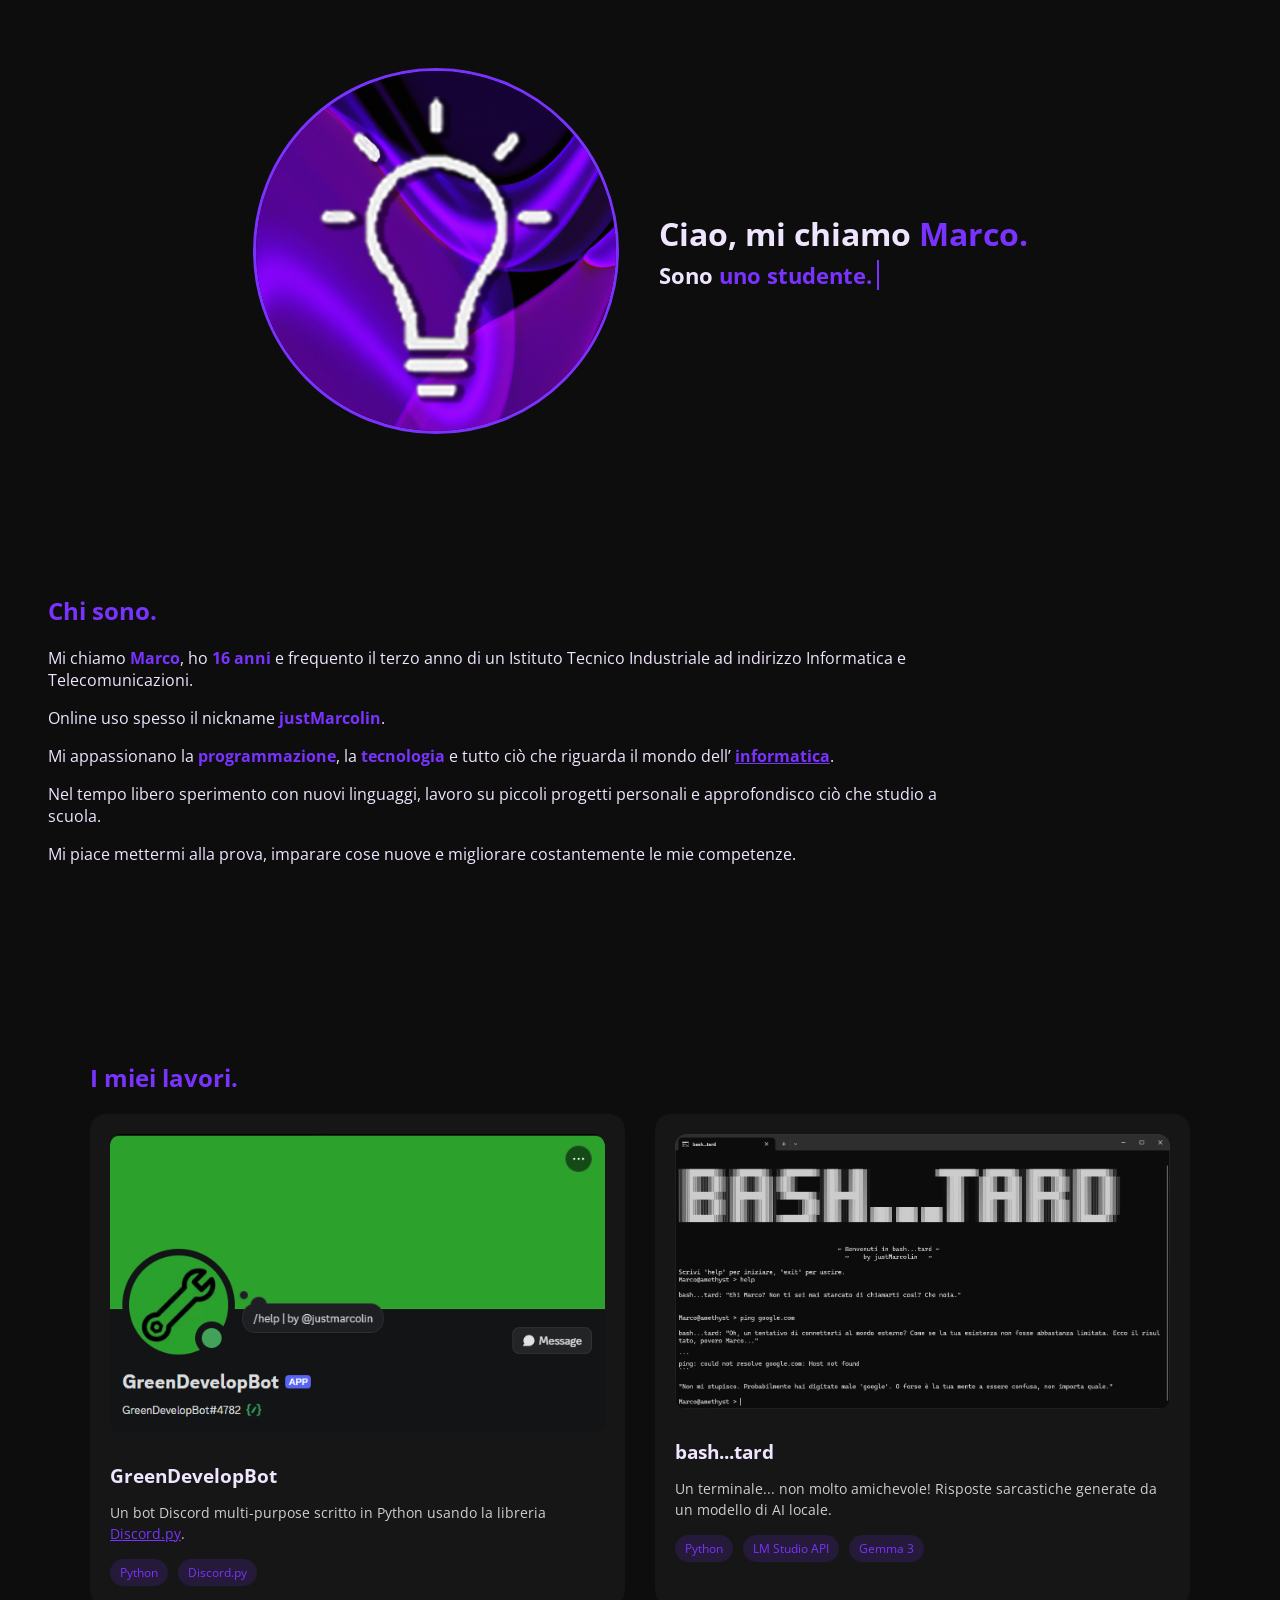
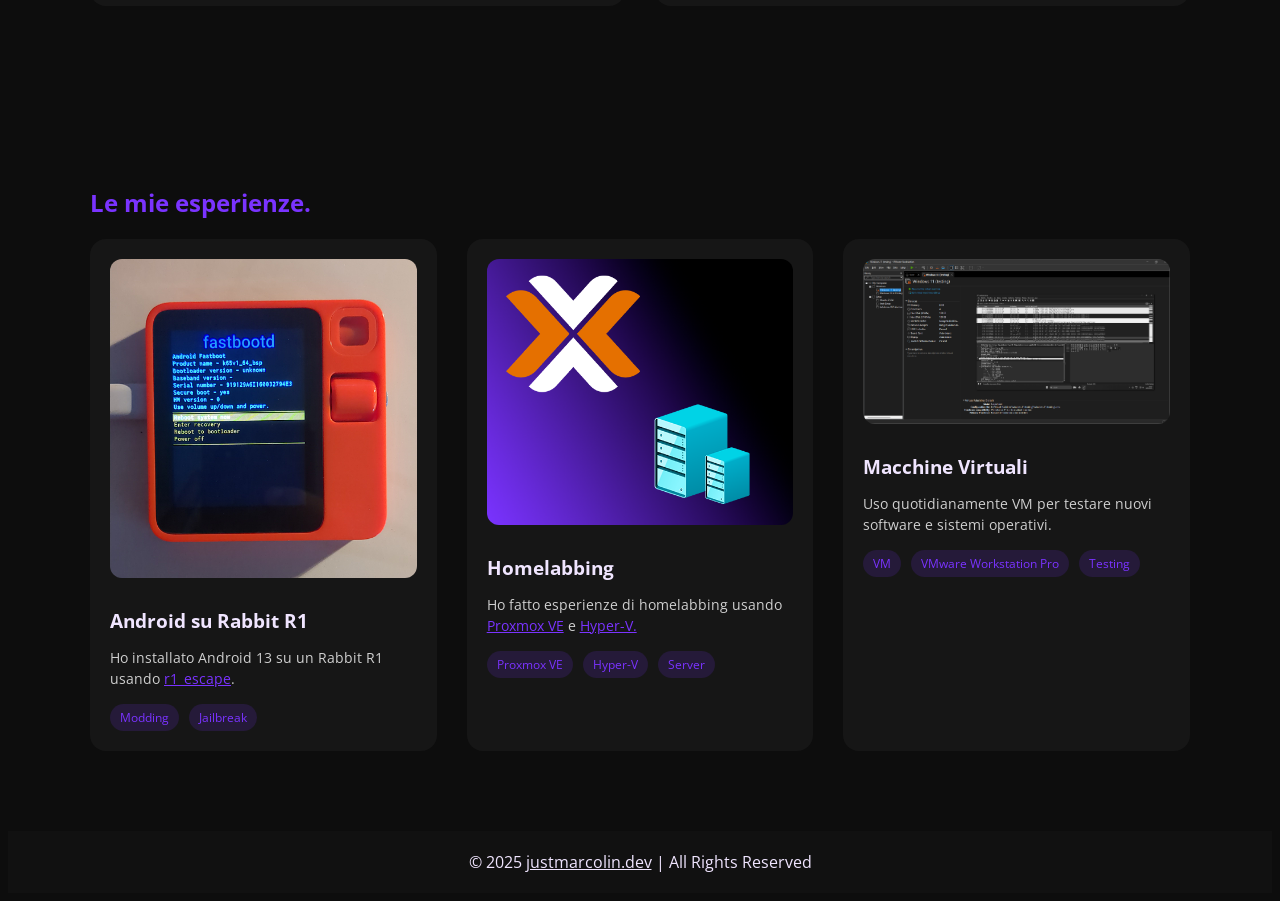
==== index.html @ 68e7dfbc "Primo commit Il sito è stato pubblicato per la prima volta." ====
<!DOCTYPE html>
<html lang="it">
    <head>
        <title>justmarcolin.dev</title>
        <link rel="stylesheet" href="style.css">
        <link rel="icon" href="favicon.ico" type="image/x-icon">
        <link href="https://fonts.googleapis.com/css2?family=Montserrat&family=Open+Sans:wght@400;700&display=swap" rel="stylesheet">
    </head>

    <body>
        <nav id = "navbar" class="navbar">
            <div class="logo"><a href="/">j.dev</a></div>

                <ul class="nav-links">
                    <li><a href="#chi-sono">CHI SONO</a></li>
                    <li><a href="#progetti">I MIEI LAVORI</a></li>
                    <li><a href="#esperienze">LE MIE ESPERIENZE</a></li>
                </ul>
        </nav>
        
        <!--Definisco l'hero-->
        <section class="hero-section">
            <img src="images/hero.png" alt="Hero" class="hero-img">

            <div class="hero-text">
                <h1>Ciao, mi chiamo <strong>Marco.</strong></h1>
                <h2>Sono <span class="typing viola"></span></h2>
            </div>
        </section>

        <!--Definisco il chi sono-->
        <section id="chi-sono">
            <h1 class="viola">Chi sono.</h1>
            <div class="chi-sono">
                <p>Mi chiamo <strong>Marco</strong>, ho <strong>16 anni</strong> e frequento il terzo anno di un Istituto Tecnico Industriale ad indirizzo Informatica e Telecomunicazioni.</p> 
                <p>Online uso spesso il nickname <strong>justMarcolin</strong>.</p>
                <p>Mi appassionano la <strong>programmazione</strong>, la <strong>tecnologia</strong> e tutto ciò che riguarda il mondo dell’ <strong><u>informatica</u></strong>. </p>
                <p>Nel tempo libero sperimento con nuovi linguaggi, lavoro su piccoli progetti personali e approfondisco ciò che studio a scuola.</p>
                <p>Mi piace mettermi alla prova, imparare cose nuove e migliorare costantemente le mie competenze. </p>
            </div>
        </section>

        <section id="progetti" class="projects">
            <h1 class="viola">I miei lavori.</h1>

            <div class="projects-grid">

                <div class="project-card">
                    <img src="images/project1.png" alt="Lavoro 1" class="open-image">
                    <h3>GreenDevelopBot</h3>
                    <p>Un bot Discord multi-purpose scritto in Python usando la libreria <a href="https://discordpy.readthedocs.io/en/stable/">Discord.py</a>.</p>
                    <div class="tech">
                        <span>Python</span>
                        <span>Discord.py</span>
                    </div>
                </div>

                <div class="project-card">
                    <img src="images/project2.png" alt="Lavoro 2" class="open-image">
                    <h3>bash...tard</h3>
                    <p>Un terminale... non molto amichevole! Risposte sarcastiche generate da un modello di AI locale.</p>
                    <div class="tech">
                        <span>Python</span>
                        <span>LM Studio API</span>
                        <span>Gemma 3</span>
                    </div>
                </div>


        
            
                <!-- LIGHTBOX -->
                <div class="lightbox" id="lightbox">
                <img src="" alt="Preview" id="lightbox-img">
                </div>
        </section>
        
        <section id="esperienze" class="projects">
            <h1 class="viola">Le mie esperienze.</h1>

            <div class="projects-grid">

                <div class="project-card">
                    <img src="images/experience1.png" alt="Esperienza 1" class="open-image">
                    <h3>Android su Rabbit R1</h3>
                    <p>Ho installato Android 13 su un Rabbit R1 usando <a href="https://github.com/RabbitHoleEscapeR1/r1_escape">r1_escape</a>.</p>
                    <div class="tech">
                        <span>Modding</span>
                        <span>Jailbreak</span>
                    </div>
                </div>

                <div class="project-card">
                    <img src="images/experience2.png" alt="Esperienza 2" class="open-image">
                    <h3>Homelabbing</h3>
                    <p>
                        Ho fatto esperienze di homelabbing usando <a href="https://www.proxmox.com/en/products/proxmox-virtual-environment/overview">Proxmox VE</a> e <a href="https://learn.microsoft.com/it-it/windows-server/virtualization/hyper-v/overview">Hyper-V.</a>
                    </p>
                    <div class="tech">
                        <span>Proxmox VE</span>
                        <span>Hyper-V</span>
                        <span>Server</span>
                    </div>
                </div>

                <div class="project-card">
                    <img src="images/experience3.png" alt="Esperienza 3" class="open-image">
                    <h3>Macchine Virtuali</h3>
                    <p>
                        Uso quotidianamente VM per testare nuovi software e sistemi operativi.
                    </p>
                    <div class="tech">
                        <span>VM</span>
                        <span>VMware Workstation Pro</span>
                        <span>Testing</span>
                    </div>
                </div>

            </div>
        </section>
        
        <!--Definisco il footer-->
        <section id="footer">
            <footer class="copyright">© 2025 <a href= "/">justmarcolin.dev</a> | All Rights Reserved</footer>
        </section>

        <!--Definisco gli script js-->
        <script src="typing.js"></script>
        <script src="navbar.js"></script>
        <script src="lightbox.js"></script>
    </body>

</html>
---- style.css ----
/*Definisco il body del sito*/
body {
    font-family: 'Open Sans', sans-serif;
    color: #F0E5FF;
    background: #0d0d0d;

    min-height: 100vh;

    flex-direction: column;
}




strong {
    color: #7a33ff;
    font-weight: bold;
}


.typing {
    border-right: 2px solid #7a33ff;
    padding-right: 5px;
    white-space: nowrap;
    overflow: hidden;
}
.viola {
    color: #7a33ff;
}


.navbar {
    position: fixed;
    box-sizing: border-box;
    top: -100px;               /* fuori dallo schermo */
    left: 0;
    width: 100%;
    padding: 20px 40px;
    display: flex;
    justify-content: space-between;
    align-items: center;
    transition: top 0.4s ease; /* animazione */
    z-index: 1000;
    background-color: #111;
}

/* Quando diventa visibile */
.navbar.show {
    top: 0;
}

/* LOGO */
.logo {
    font-size: 24px;
    font-weight: bold;
}

/* Rimuovo le decorazioni al link */
.logo a {
    text-decoration: none; 
    color: inherit; 
    font-weight: inherit; 
}
.logo a:visited {
    color: inherit;
}



/* LINK */
.nav-links {
    list-style: none;
    display: flex;
    gap: 40px;
}

.nav-links a {
    text-decoration: none;
    font-weight: 500;
    color: #F0E5FF;
}

.nav-links a:hover {
    color: #c3b2de;
}

/* Contenitore dell'hero */
.hero-section {
    display: flex;
    align-items: center;
    justify-content: center;
    gap: 40px;
    padding: 60px 20px;
}


@media (max-width: 700px) {
    .hero-section {
        flex-direction: column;
        text-align: center;
    }
}


/* Immagine tonda */
.hero-img {
    width: 360px;
    height: 360px;
    border-radius: 50%; /* rende l'immagine perfettamente circolare */
    object-fit: cover;  /* ritaglia l'immagine senza deformarla */
    border: 3px solid #7a33ff; /* bordino viola */
}

/* Testo accanto */
.hero-text h1 {
    margin: 0;
    font-size: 32px;
    font-weight: 700;
}

.hero-text h2 {
    margin: 5px 0 0;
    font-size: 22px;
}

.sezioni {
    font-size: 32px;
    font-weight: 600;
    color: #7a33ff;
    margin-bottom: 20px;
}


#chi-sono {
    max-width: 900px;
    padding: 80px 40px;
}


.projects {
    padding: 80px 40px;
    max-width: 1100px;
    margin: 0 auto;
}

.projects h2 {
    text-align: center;
    font-size: 32px;
    margin-bottom: 50px;
    color: #f2f2f2;
}

.projects-grid {
    display: grid;
    grid-template-columns: repeat(auto-fit, minmax(260px, 1fr));
    gap: 30px;
}

.project-card {
    background: #161616;
    border-radius: 16px;
    padding: 20px;
    transition: transform 0.3s ease, box-shadow 0.3s ease;
}

.project-card:hover {
    transform: translateY(-6px);
    box-shadow: 0 10px 30px rgba(122, 51, 255, 0.15);
}

.project-card img {
    width: 100%;
    border-radius: 12px;
    margin-bottom: 15px;
}

.project-card h3 {
    margin: 10px 0 5px;
}

.project-card p {
    font-size: 14px;
    color: #cfcfcf;
    line-height: 1.5;
}

.projects a {
    color: #7a33ff; 
    font-weight: inherit; 
}
.logo a:visited {
    color: inherit;
}


.tech {
    margin-top: 15px;
    display: flex;
    gap: 10px;
    flex-wrap: wrap;
}

.tech span {
    background: rgba(122, 51, 255, 0.15);
    color: #7a33ff; 
    padding: 5px 10px;
    border-radius: 999px;
    font-size: 12px;
}



.lightbox {
    position: fixed;
    inset: 0;
    background: rgba(0, 0, 0, 0.85);
    display: none;
    align-items: center;
    justify-content: center;
    z-index: 2000;
}

.lightbox img {
    max-width: 90%;
    max-height: 90%;
    border-radius: 12px;
    animation: zoom 0.3s ease;
}

@keyframes zoom {
    from {
        transform: scale(0.8);
        opacity: 0;
    }
    to {
        transform: scale(1);
        opacity: 1;
    }
}

section#footer {
    margin-top: auto;
}

footer {
    text-align: center;
    padding: 20px 0;
    background-color: #111;
}

footer a {
    color: inherit; 
    font-weight: inherit; 
}
footer a:visited {
    color: inherit;
}
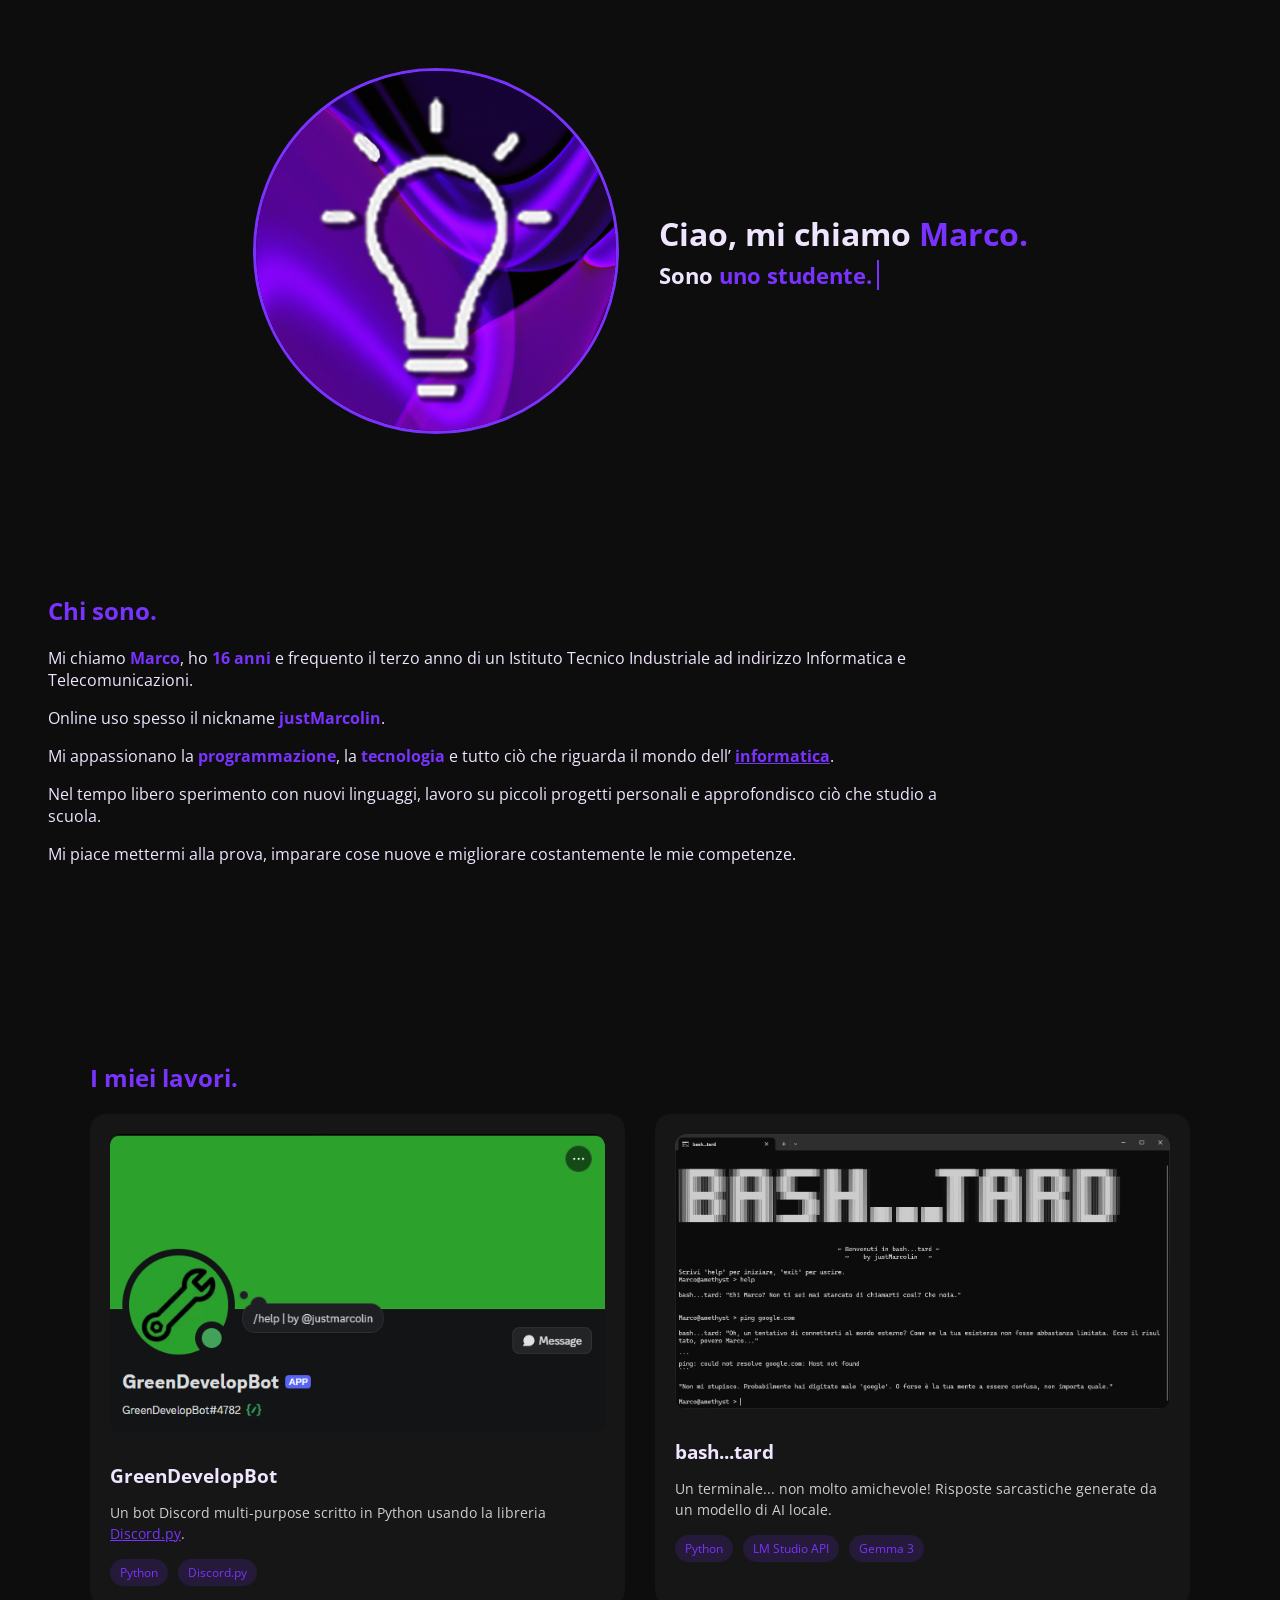
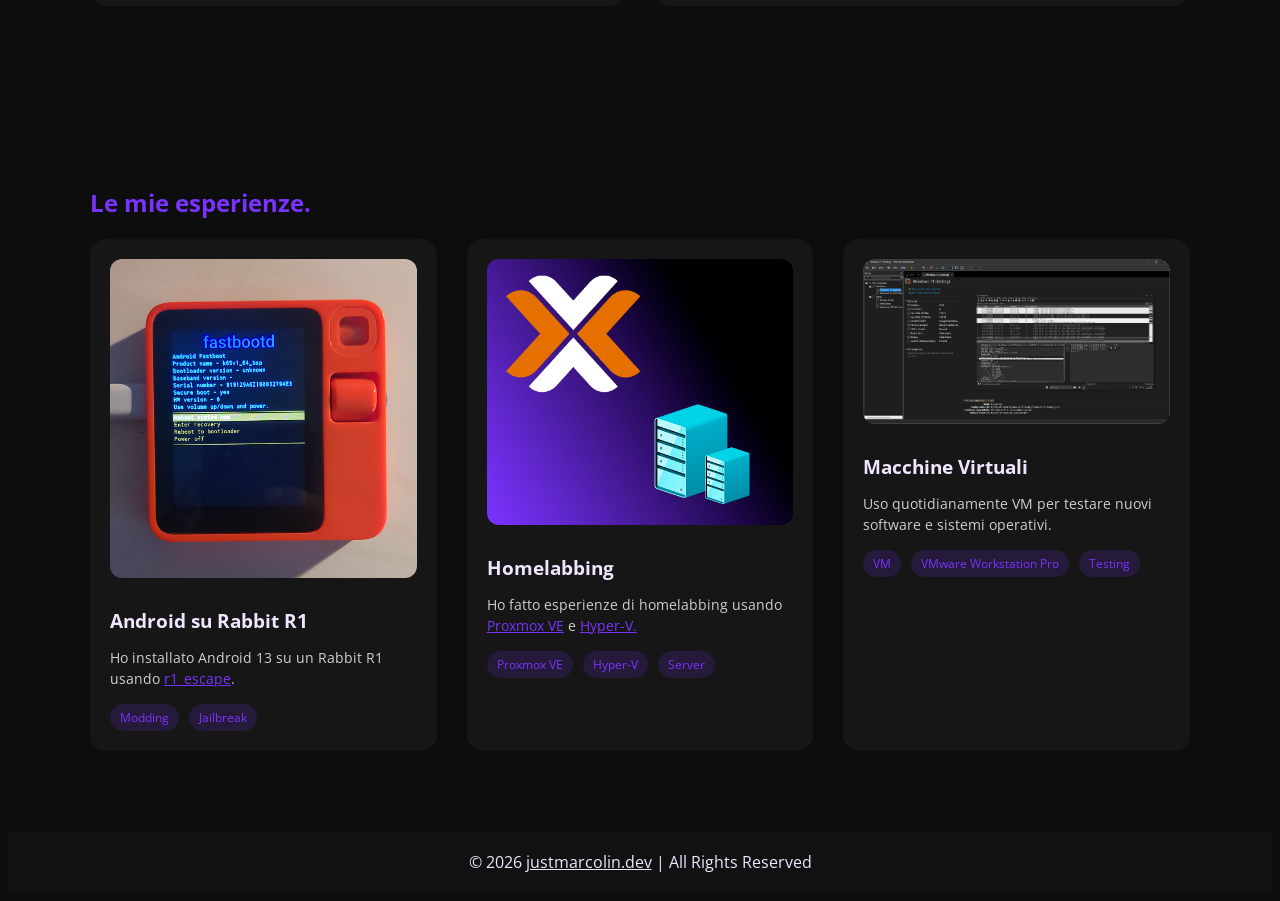
==== commit 92034174: "Copyright modificato Copyright aggiornato da 2025 a 2026" ====
--- a/index.html
+++ b/index.html
@@ -1,6 +1,7 @@
 <!DOCTYPE html>
 <html lang="it">
     <head>
+        <meta name="viewport" content="width=device-width, initial-scale=1.0">
         <title>justmarcolin.dev</title>
         <link rel="stylesheet" href="style.css">
         <link rel="icon" href="favicon.ico" type="image/x-icon">
@@ -121,7 +122,7 @@
         
         <!--Definisco il footer-->
         <section id="footer">
-            <footer class="copyright">© 2025 <a href= "/">justmarcolin.dev</a> | All Rights Reserved</footer>
+            <footer class="copyright">© 2026 <a href= "/">justmarcolin.dev</a> | All Rights Reserved</footer>
         </section>
 
         <!--Definisco gli script js-->
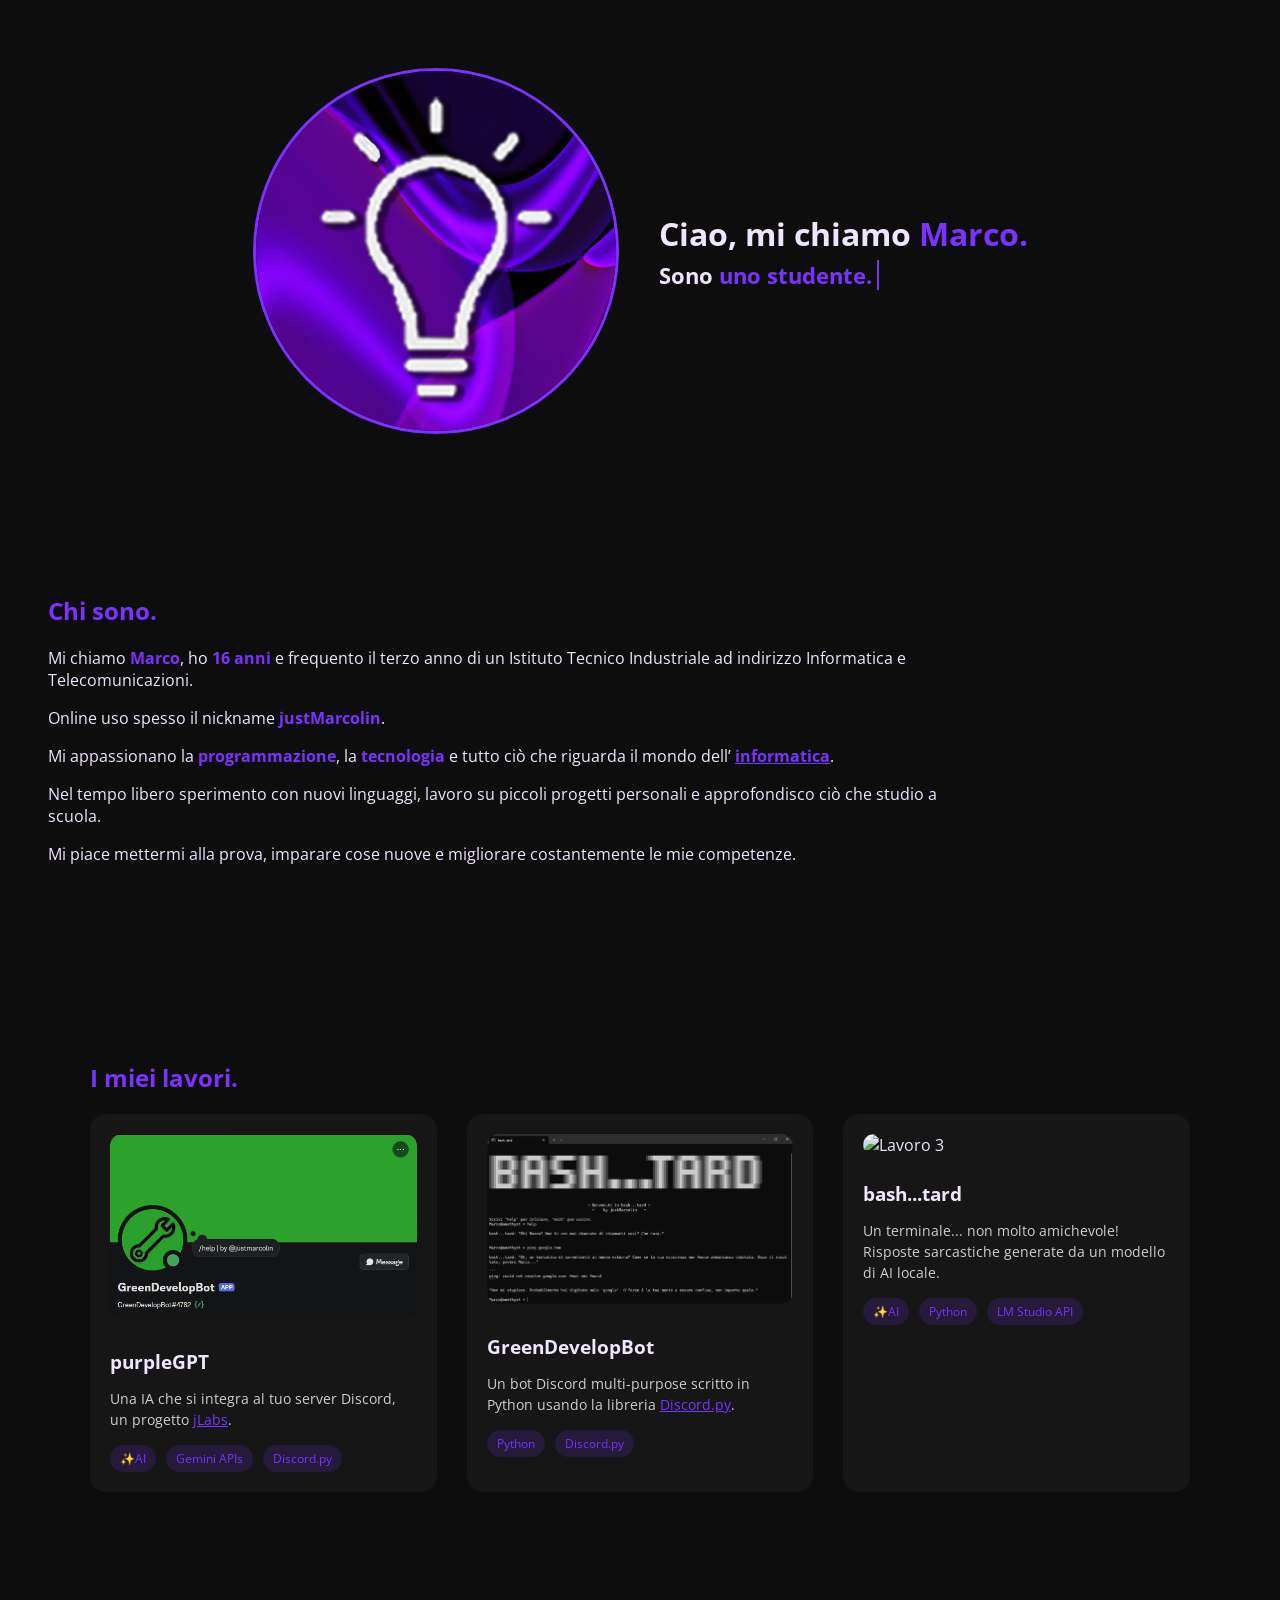
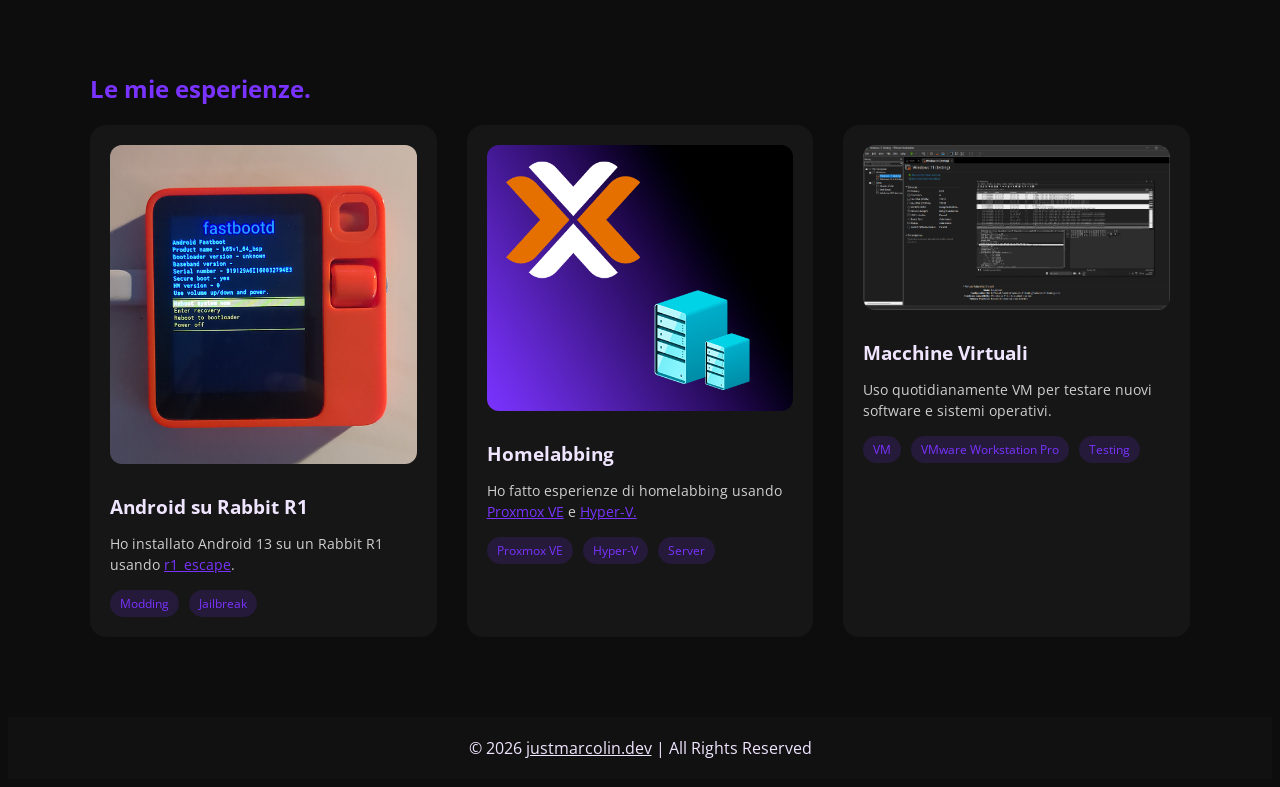
==== commit f2cfb6d6: "Aggiunto purpleGPT Aggiunto purpleGPT, un progetto jLabs ✨" ====
--- a/index.html
+++ b/index.html
@@ -48,6 +48,17 @@
 
                 <div class="project-card">
                     <img src="images/project1.png" alt="Lavoro 1" class="open-image">
+                    <h3>purpleGPT</h3>
+                    <p>Una IA che si integra al tuo server Discord, un progetto <a href="https://www.youtube.com/@jlabs-team/">jLabs</a>.</p>
+                    <div class="tech">
+                        <span>✨AI</span>
+                        <span>Gemini APIs</span>
+                        <span>Discord.py</span>
+                    </div>
+                </div>
+
+                <div class="project-card">
+                    <img src="images/project2.png" alt="Lavoro 2" class="open-image">
                     <h3>GreenDevelopBot</h3>
                     <p>Un bot Discord multi-purpose scritto in Python usando la libreria <a href="https://discordpy.readthedocs.io/en/stable/">Discord.py</a>.</p>
                     <div class="tech">
@@ -57,13 +68,13 @@
                 </div>
 
                 <div class="project-card">
-                    <img src="images/project2.png" alt="Lavoro 2" class="open-image">
+                    <img src="images/project3.png" alt="Lavoro 3" class="open-image">
                     <h3>bash...tard</h3>
                     <p>Un terminale... non molto amichevole! Risposte sarcastiche generate da un modello di AI locale.</p>
                     <div class="tech">
+                        <span>✨AI</span>
                         <span>Python</span>
                         <span>LM Studio API</span>
-                        <span>Gemma 3</span>
                     </div>
                 </div>
 
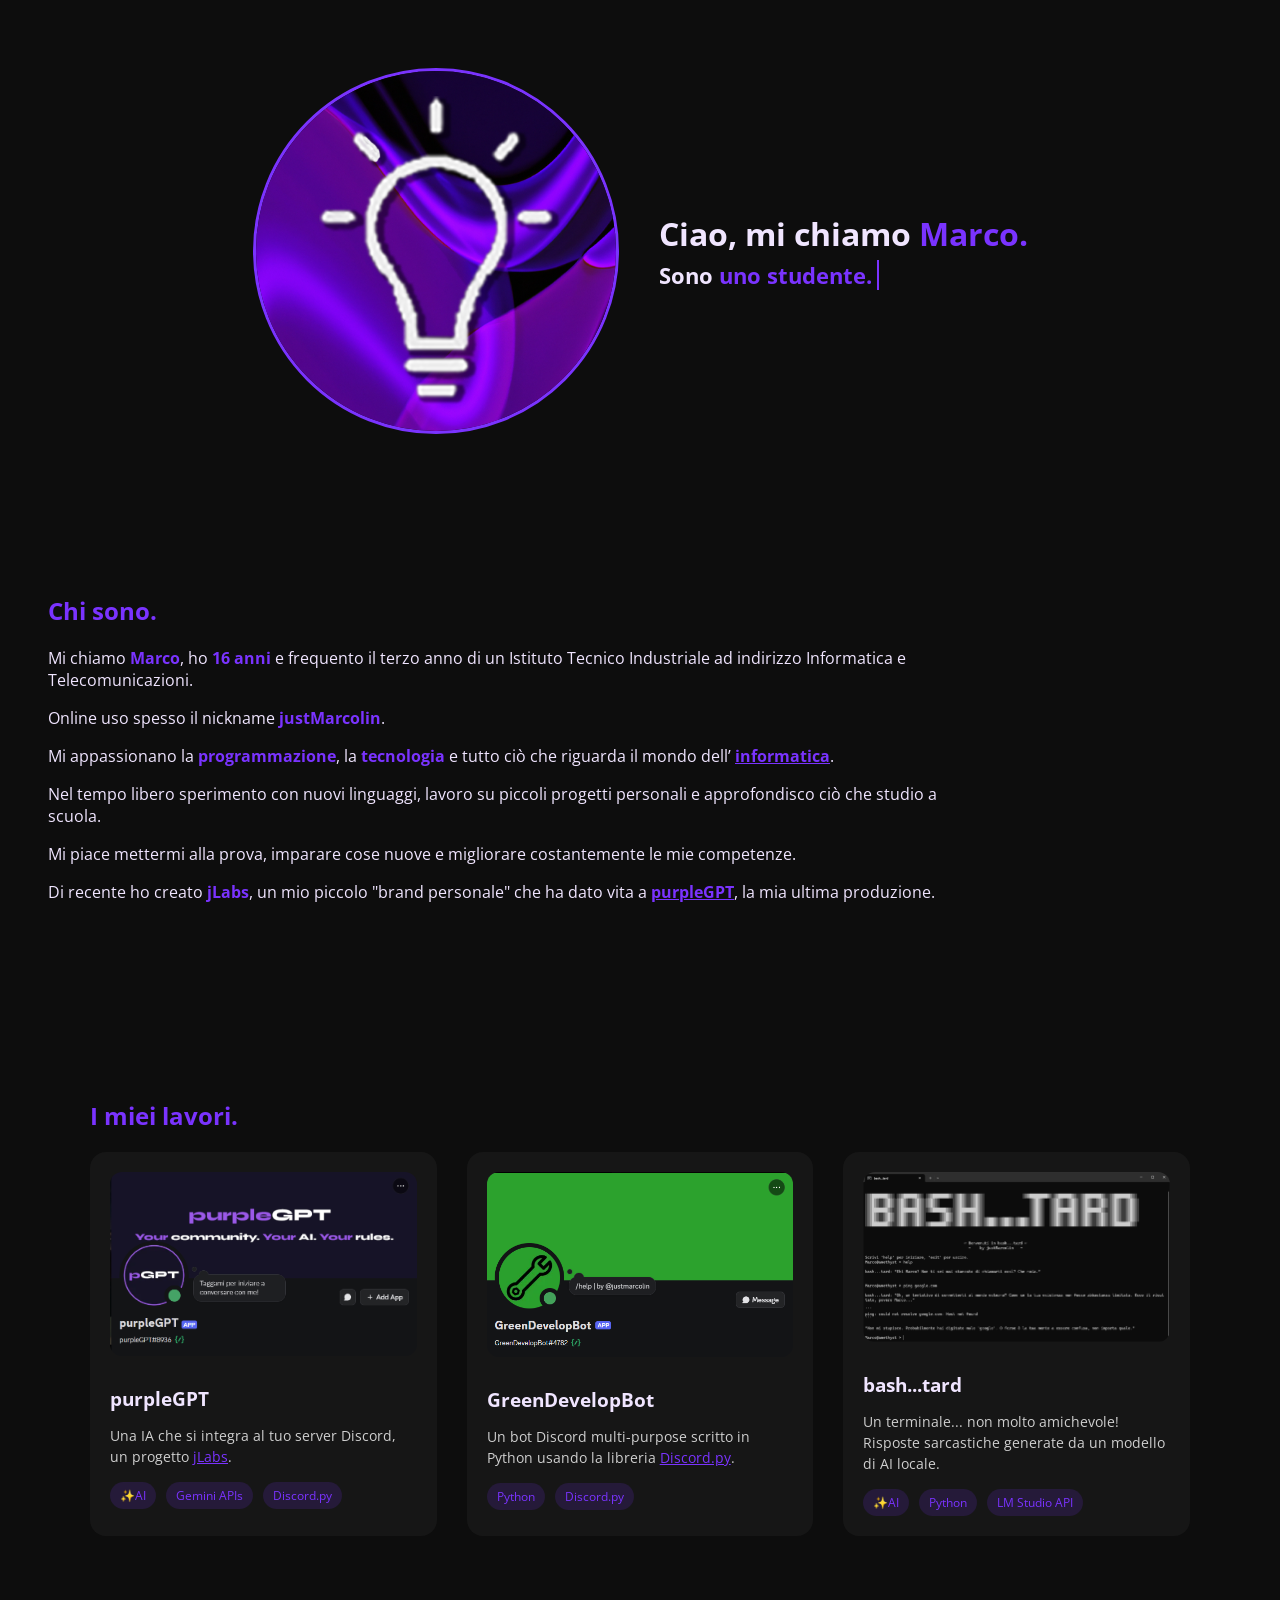
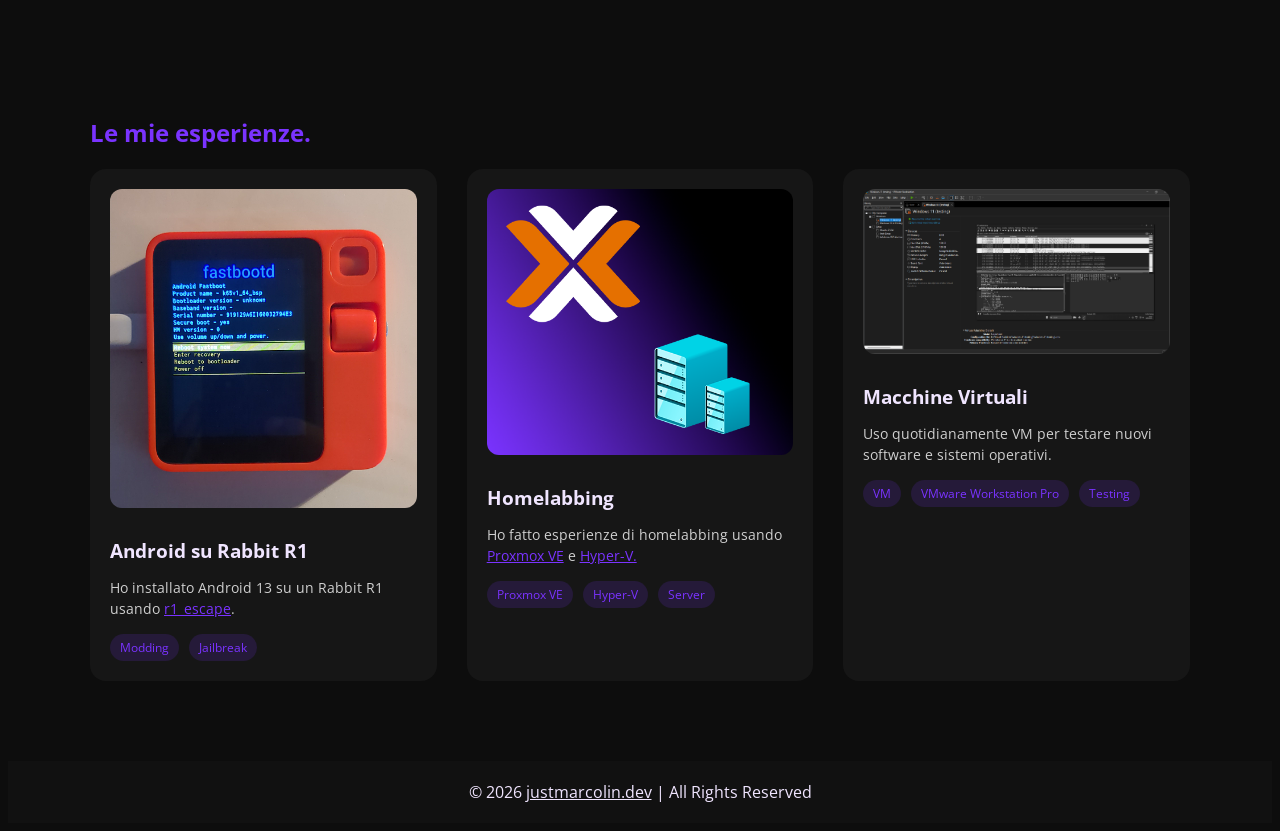
==== commit 5d116352: "Aggiornato il Chi sono. Aggiornato il Chi sono aggiungendo la parte relativa a jLabs" ====
--- a/index.html
+++ b/index.html
@@ -38,6 +38,7 @@
                 <p>Mi appassionano la <strong>programmazione</strong>, la <strong>tecnologia</strong> e tutto ciò che riguarda il mondo dell’ <strong><u>informatica</u></strong>. </p>
                 <p>Nel tempo libero sperimento con nuovi linguaggi, lavoro su piccoli progetti personali e approfondisco ciò che studio a scuola.</p>
                 <p>Mi piace mettermi alla prova, imparare cose nuove e migliorare costantemente le mie competenze. </p>
+                <p>Di recente ho creato <strong>jLabs</strong>, un mio piccolo "brand personale" che ha dato vita a <strong><u>purpleGPT</u></strong>, la mia ultima produzione. </p>
             </div>
         </section>
 
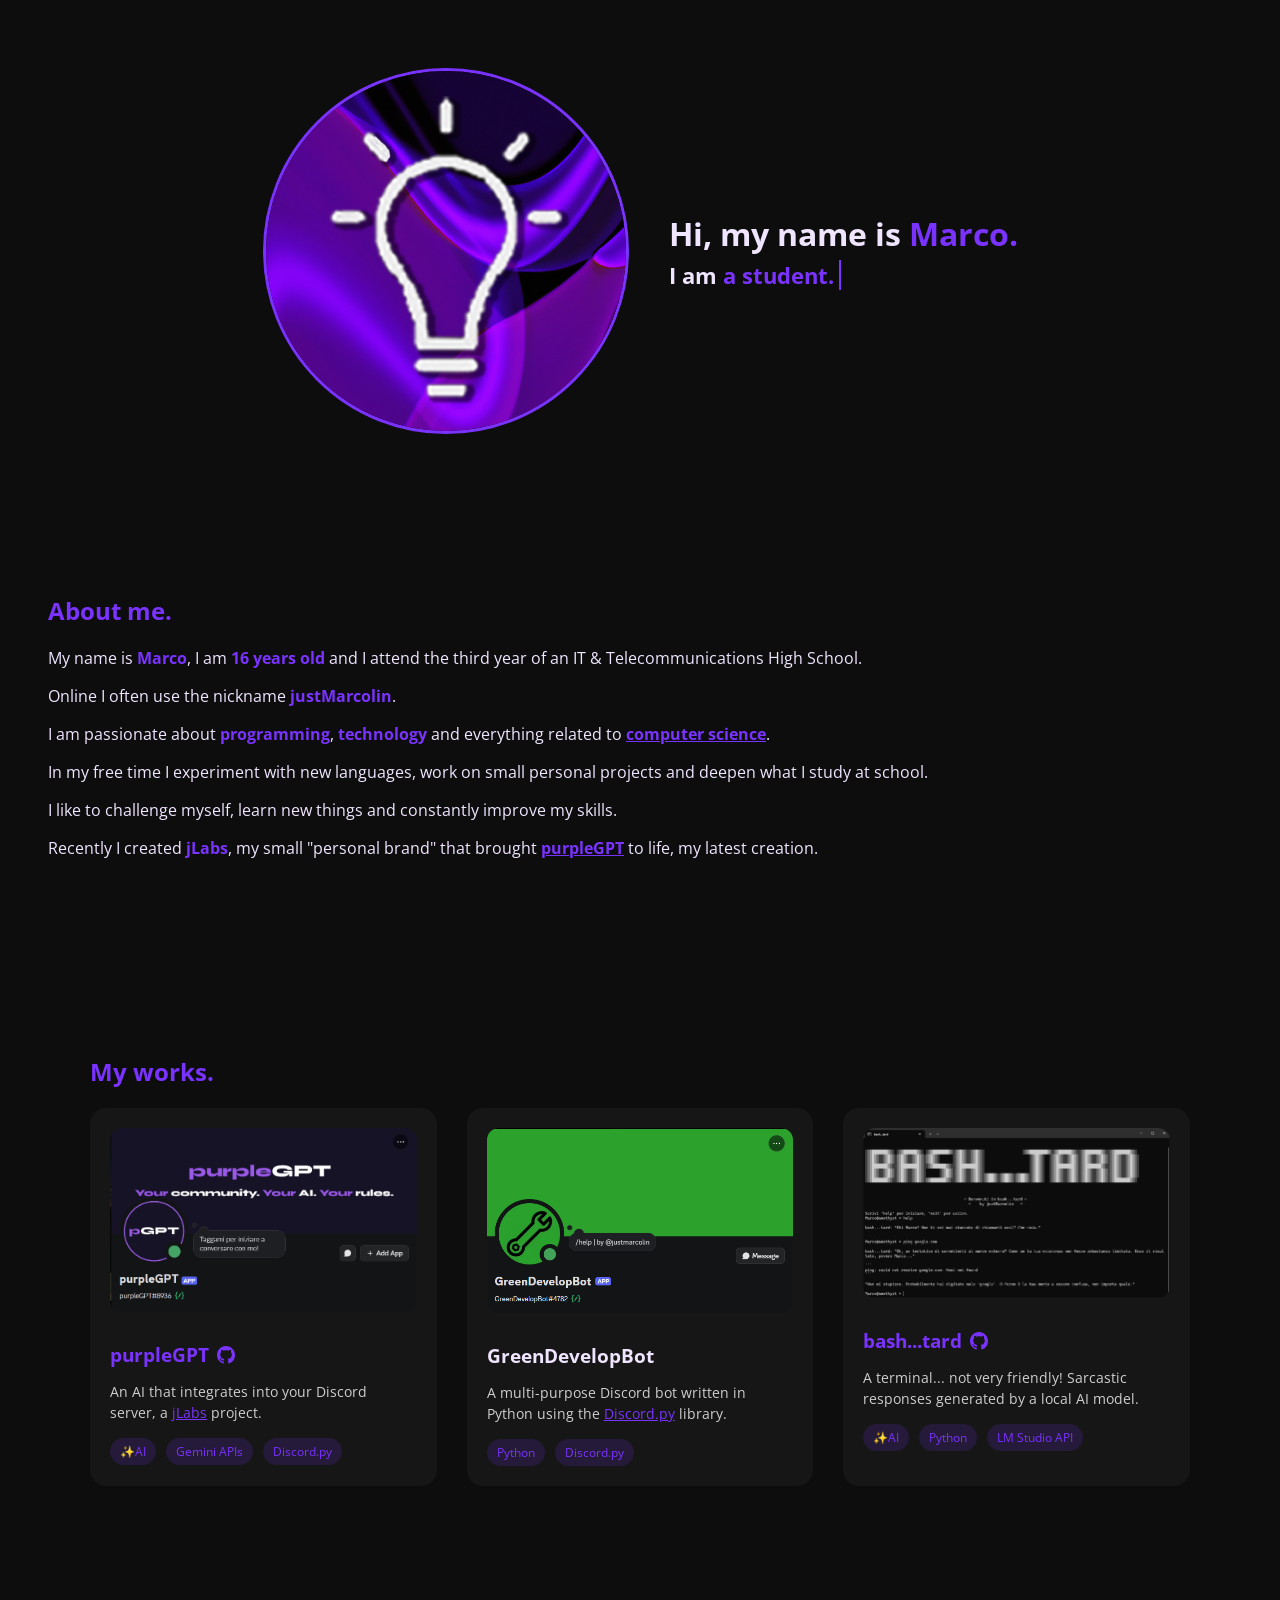
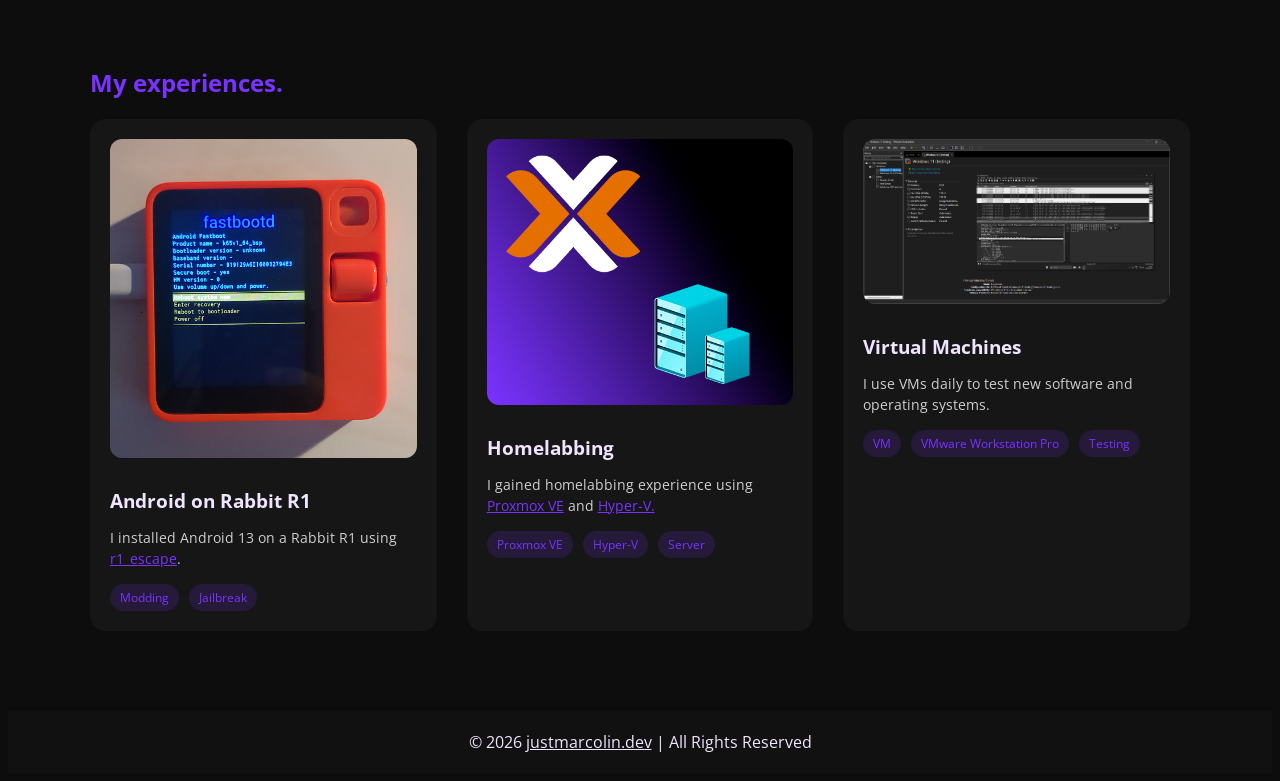
==== commit 435b3f0a: "Lingua inglese con selettore e collegamenti GitHub Aggiunta la lingua inglese (con l'apposito selett" ====
--- a/index.html
+++ b/index.html
@@ -9,14 +9,23 @@
     </head>
 
     <body>
-        <nav id = "navbar" class="navbar">
+        <nav id="navbar" class="navbar">
             <div class="logo"><a href="/">j.dev</a></div>
 
+            <div class="nav-right">
                 <ul class="nav-links">
-                    <li><a href="#chi-sono">CHI SONO</a></li>
-                    <li><a href="#progetti">I MIEI LAVORI</a></li>
-                    <li><a href="#esperienze">LE MIE ESPERIENZE</a></li>
+                    <li><a href="#chi-sono" data-i18n="nav.about">CHI SONO</a></li>
+                    <li><a href="#progetti" data-i18n="nav.projects">I MIEI LAVORI</a></li>
+                    <li><a href="#esperienze" data-i18n="nav.experiences">LE MIE ESPERIENZE</a></li>
                 </ul>
+
+                <div class="lang-selector">
+                    <select id="langSelect" onchange="changeLanguage()" aria-label="Seleziona lingua">
+                        <option value="it">🇮🇹 IT</option>
+                        <option value="en">🇬🇧 EN</option>
+                    </select>
+                </div>
+            </div>
         </nav>
         
         <!--Definisco l'hero-->
@@ -24,33 +33,33 @@
             <img src="images/hero.png" alt="Hero" class="hero-img">
 
             <div class="hero-text">
-                <h1>Ciao, mi chiamo <strong>Marco.</strong></h1>
-                <h2>Sono <span class="typing viola"></span></h2>
+                <h1 data-i18n="hero.title">Ciao, mi chiamo <strong>Marco.</strong></h1>
+                <h2><span data-i18n="hero.subtitle_prefix">Sono </span><span class="typing viola"></span></h2>
             </div>
         </section>
 
         <!--Definisco il chi sono-->
         <section id="chi-sono">
-            <h1 class="viola">Chi sono.</h1>
+            <h1 class="viola" data-i18n="about.heading">Chi sono.</h1>
             <div class="chi-sono">
-                <p>Mi chiamo <strong>Marco</strong>, ho <strong>16 anni</strong> e frequento il terzo anno di un Istituto Tecnico Industriale ad indirizzo Informatica e Telecomunicazioni.</p> 
-                <p>Online uso spesso il nickname <strong>justMarcolin</strong>.</p>
-                <p>Mi appassionano la <strong>programmazione</strong>, la <strong>tecnologia</strong> e tutto ciò che riguarda il mondo dell’ <strong><u>informatica</u></strong>. </p>
-                <p>Nel tempo libero sperimento con nuovi linguaggi, lavoro su piccoli progetti personali e approfondisco ciò che studio a scuola.</p>
-                <p>Mi piace mettermi alla prova, imparare cose nuove e migliorare costantemente le mie competenze. </p>
-                <p>Di recente ho creato <strong>jLabs</strong>, un mio piccolo "brand personale" che ha dato vita a <strong><u>purpleGPT</u></strong>, la mia ultima produzione. </p>
+                <p data-i18n="about.p1">Mi chiamo <strong>Marco</strong>, ho <strong>16 anni</strong> e frequento il terzo anno di un Istituto Tecnico Industriale ad indirizzo Informatica e Telecomunicazioni.</p> 
+                <p data-i18n="about.p2">Online uso spesso il nickname <strong>justMarcolin</strong>.</p>
+                <p data-i18n="about.p3">Mi appassionano la <strong>programmazione</strong>, la <strong>tecnologia</strong> e tutto ciò che riguarda il mondo dell’ <strong><u>informatica</u></strong>. </p>
+                <p data-i18n="about.p4">Nel tempo libero sperimento con nuovi linguaggi, lavoro su piccoli progetti personali e approfondisco ciò che studio a scuola.</p>
+                <p data-i18n="about.p5">Mi piace mettermi alla prova, imparare cose nuove e migliorare costantemente le mie competenze. </p>
+                <p data-i18n="about.p6">Di recente ho creato <strong>jLabs</strong>, un mio piccolo "brand personale" che ha dato vita a <strong><u>purpleGPT</u></strong>, la mia ultima produzione. </p>
             </div>
         </section>
 
         <section id="progetti" class="projects">
-            <h1 class="viola">I miei lavori.</h1>
+            <h1 class="viola" data-i18n="projects.heading">I miei lavori.</h1>
 
             <div class="projects-grid">
 
                 <div class="project-card">
                     <img src="images/project1.png" alt="Lavoro 1" class="open-image">
-                    <h3>purpleGPT</h3>
-                    <p>Una IA che si integra al tuo server Discord, un progetto <a href="https://www.youtube.com/@jlabs-team/">jLabs</a>.</p>
+                    <h3><a href="https://github.com/justMarcolin/purpleGPT" target="_blank" rel="noopener noreferrer" class="card-title-link">purpleGPT <svg class="github-icon" viewBox="0 0 24 24" width="18" height="18" fill="currentColor"><path d="M12 0C5.37 0 0 5.37 0 12c0 5.31 3.435 9.795 8.205 11.385.6.105.825-.255.825-.57 0-.285-.015-1.23-.015-2.235-3.015.555-3.795-.735-4.035-1.41-.135-.345-.72-1.41-1.23-1.695-.42-.225-1.02-.78-.015-.795.945-.015 1.62.87 1.845 1.23 1.08 1.815 2.805 1.305 3.495.99.105-.78.42-1.305.765-1.605-2.67-.3-5.46-1.335-5.46-5.925 0-1.305.465-2.385 1.23-3.225-.12-.3-.54-1.53.12-3.18 0 0 1.005-.315 3.3 1.23.96-.27 1.98-.405 3-.405s2.04.135 3 .405c2.295-1.56 3.3-1.23 3.3-1.23.66 1.65.24 2.88.12 3.18.765.84 1.23 1.905 1.23 3.225 0 4.605-2.805 5.625-5.475 5.925.435.375.81 1.095.81 2.22 0 1.605-.015 2.895-.015 3.3 0 .315.225.69.825.57A12.02 12.02 0 0024 12c0-6.63-5.37-12-12-12z"/></svg></a></h3>
+                    <p data-i18n="projects.purplegpt.desc">Una IA che si integra al tuo server Discord, un progetto <a href="https://www.youtube.com/@jlabs-team/">jLabs</a>.</p>
                     <div class="tech">
                         <span>✨AI</span>
                         <span>Gemini APIs</span>
@@ -61,7 +70,7 @@
                 <div class="project-card">
                     <img src="images/project2.png" alt="Lavoro 2" class="open-image">
                     <h3>GreenDevelopBot</h3>
-                    <p>Un bot Discord multi-purpose scritto in Python usando la libreria <a href="https://discordpy.readthedocs.io/en/stable/">Discord.py</a>.</p>
+                    <p data-i18n="projects.greendevelopbot.desc">Un bot Discord multi-purpose scritto in Python usando la libreria <a href="https://discordpy.readthedocs.io/en/stable/">Discord.py</a>.</p>
                     <div class="tech">
                         <span>Python</span>
                         <span>Discord.py</span>
@@ -70,8 +79,8 @@
 
                 <div class="project-card">
                     <img src="images/project3.png" alt="Lavoro 3" class="open-image">
-                    <h3>bash...tard</h3>
-                    <p>Un terminale... non molto amichevole! Risposte sarcastiche generate da un modello di AI locale.</p>
+                    <h3><a href="https://github.com/justMarcolin/bash...tard" target="_blank" rel="noopener noreferrer" class="card-title-link">bash...tard <svg class="github-icon" viewBox="0 0 24 24" width="18" height="18" fill="currentColor"><path d="M12 0C5.37 0 0 5.37 0 12c0 5.31 3.435 9.795 8.205 11.385.6.105.825-.255.825-.57 0-.285-.015-1.23-.015-2.235-3.015.555-3.795-.735-4.035-1.41-.135-.345-.72-1.41-1.23-1.695-.42-.225-1.02-.78-.015-.795.945-.015 1.62.87 1.845 1.23 1.08 1.815 2.805 1.305 3.495.99.105-.78.42-1.305.765-1.605-2.67-.3-5.46-1.335-5.46-5.925 0-1.305.465-2.385 1.23-3.225-.12-.3-.54-1.53.12-3.18 0 0 1.005-.315 3.3 1.23.96-.27 1.98-.405 3-.405s2.04.135 3 .405c2.295-1.56 3.3-1.23 3.3-1.23.66 1.65.24 2.88.12 3.18.765.84 1.23 1.905 1.23 3.225 0 4.605-2.805 5.625-5.475 5.925.435.375.81 1.095.81 2.22 0 1.605-.015 2.895-.015 3.3 0 .315.225.69.825.57A12.02 12.02 0 0024 12c0-6.63-5.37-12-12-12z"/></svg></a></h3>
+                    <p data-i18n="projects.bashtard.desc">Un terminale... non molto amichevole! Risposte sarcastiche generate da un modello di AI locale.</p>
                     <div class="tech">
                         <span>✨AI</span>
                         <span>Python</span>
@@ -79,9 +88,6 @@
                     </div>
                 </div>
 
-
-        
-            
                 <!-- LIGHTBOX -->
                 <div class="lightbox" id="lightbox">
                 <img src="" alt="Preview" id="lightbox-img">
@@ -89,14 +95,14 @@
         </section>
         
         <section id="esperienze" class="projects">
-            <h1 class="viola">Le mie esperienze.</h1>
+            <h1 class="viola" data-i18n="experiences.heading">Le mie esperienze.</h1>
 
             <div class="projects-grid">
 
                 <div class="project-card">
                     <img src="images/experience1.png" alt="Esperienza 1" class="open-image">
-                    <h3>Android su Rabbit R1</h3>
-                    <p>Ho installato Android 13 su un Rabbit R1 usando <a href="https://github.com/RabbitHoleEscapeR1/r1_escape">r1_escape</a>.</p>
+                    <h3 data-i18n="experiences.rabbit.title">Android su Rabbit R1</h3>
+                    <p data-i18n="experiences.rabbit.desc">Ho installato Android 13 su un Rabbit R1 usando <a href="https://github.com/RabbitHoleEscapeR1/r1_escape">r1_escape</a>.</p>
                     <div class="tech">
                         <span>Modding</span>
                         <span>Jailbreak</span>
@@ -105,8 +111,8 @@
 
                 <div class="project-card">
                     <img src="images/experience2.png" alt="Esperienza 2" class="open-image">
-                    <h3>Homelabbing</h3>
-                    <p>
+                    <h3 data-i18n="experiences.homelab.title">Homelabbing</h3>
+                    <p data-i18n="experiences.homelab.desc">
                         Ho fatto esperienze di homelabbing usando <a href="https://www.proxmox.com/en/products/proxmox-virtual-environment/overview">Proxmox VE</a> e <a href="https://learn.microsoft.com/it-it/windows-server/virtualization/hyper-v/overview">Hyper-V.</a>
                     </p>
                     <div class="tech">
@@ -118,8 +124,8 @@
 
                 <div class="project-card">
                     <img src="images/experience3.png" alt="Esperienza 3" class="open-image">
-                    <h3>Macchine Virtuali</h3>
-                    <p>
+                    <h3 data-i18n="experiences.vm.title">Macchine Virtuali</h3>
+                    <p data-i18n="experiences.vm.desc">
                         Uso quotidianamente VM per testare nuovi software e sistemi operativi.
                     </p>
                     <div class="tech">
@@ -134,10 +140,11 @@
         
         <!--Definisco il footer-->
         <section id="footer">
-            <footer class="copyright">© 2026 <a href= "/">justmarcolin.dev</a> | All Rights Reserved</footer>
+            <footer class="copyright" data-i18n="footer.text">© 2026 <a href= "/">justmarcolin.dev</a> | Tutti i diritti riservati</footer>
         </section>
 
         <!--Definisco gli script js-->
+        <script src="lang.js"></script>
         <script src="typing.js"></script>
         <script src="navbar.js"></script>
         <script src="lightbox.js"></script>
--- a/style.css
+++ b/style.css
@@ -67,7 +67,13 @@
 
 
 
-/* LINK */
+/* LINK & NAV RIGHT */
+.nav-right {
+    display: flex;
+    align-items: center;
+    gap: 30px;
+}
+
 .nav-links {
     list-style: none;
     display: flex;
@@ -84,6 +90,31 @@
     color: #c3b2de;
 }
 
+/* SELETTORE LINGUA */
+.lang-selector select {
+    background: rgba(255, 255, 255, 0.05);
+    border: 1px solid rgba(122, 51, 255, 0.4);
+    color: #F0E5FF;
+    padding: 6px 12px;
+    border-radius: 8px;
+    font-size: 14px;
+    font-family: 'Open Sans', sans-serif;
+    cursor: pointer;
+    outline: none;
+    transition: all 0.2s ease;
+}
+
+.lang-selector select:hover {
+    background: rgba(122, 51, 255, 0.2);
+    border-color: #7a33ff;
+    box-shadow: 0 0 12px rgba(122, 51, 255, 0.3);
+}
+
+.lang-selector select option {
+    background: #161616;
+    color: #F0E5FF;
+}
+
 /* Contenitore dell'hero */
 .hero-section {
     display: flex;
@@ -93,13 +124,6 @@
     padding: 60px 20px;
 }
 
-
-@media (max-width: 700px) {
-    .hero-section {
-        flex-direction: column;
-        text-align: center;
-    }
-}
 
 
 /* Immagine tonda */
@@ -178,6 +202,28 @@
     margin: 10px 0 5px;
 }
 
+.card-title-link {
+    color: inherit;
+    text-decoration: none;
+    display: inline-flex;
+    align-items: center;
+    gap: 8px;
+    transition: color 0.2s ease;
+}
+
+.card-title-link:hover {
+    color: #7a33ff;
+}
+
+.github-icon {
+    vertical-align: middle;
+    transition: transform 0.2s ease;
+}
+
+.card-title-link:hover .github-icon {
+    transform: scale(1.15);
+}
+
 .project-card p {
     font-size: 14px;
     color: #cfcfcf;
@@ -254,4 +300,59 @@
 }
 footer a:visited {
     color: inherit;
+}
+
+
+/* Sistemazione mobile (MOLTO WIP) */
+@media (max-width: 768px) {
+    .nav-right {
+        gap: 15px;
+    }
+
+    .nav-links {
+        gap: 15px;
+        font-size: 13px;
+    }
+
+    section {
+        padding: 50px 20px;
+    }
+
+    .projects {
+        font-size: 26px;
+    }
+
+    p {
+        font-size: 15px;
+    }
+}
+
+@media (max-width: 768px) {
+
+    .hero-section {
+        flex-direction: column;
+        text-align: center;
+        gap: 25px;
+    }
+
+    .hero-img {
+        width: 140px;
+        height: 140px;
+    }
+}
+
+@media (max-width: 768px) {
+
+    .project-card
+    {
+        padding: 20px;
+    }
+
+    .project-card h3 {
+        font-size: 18px;
+    }
+
+    .project-card p {
+        font-size: 14px;
+    }
 }
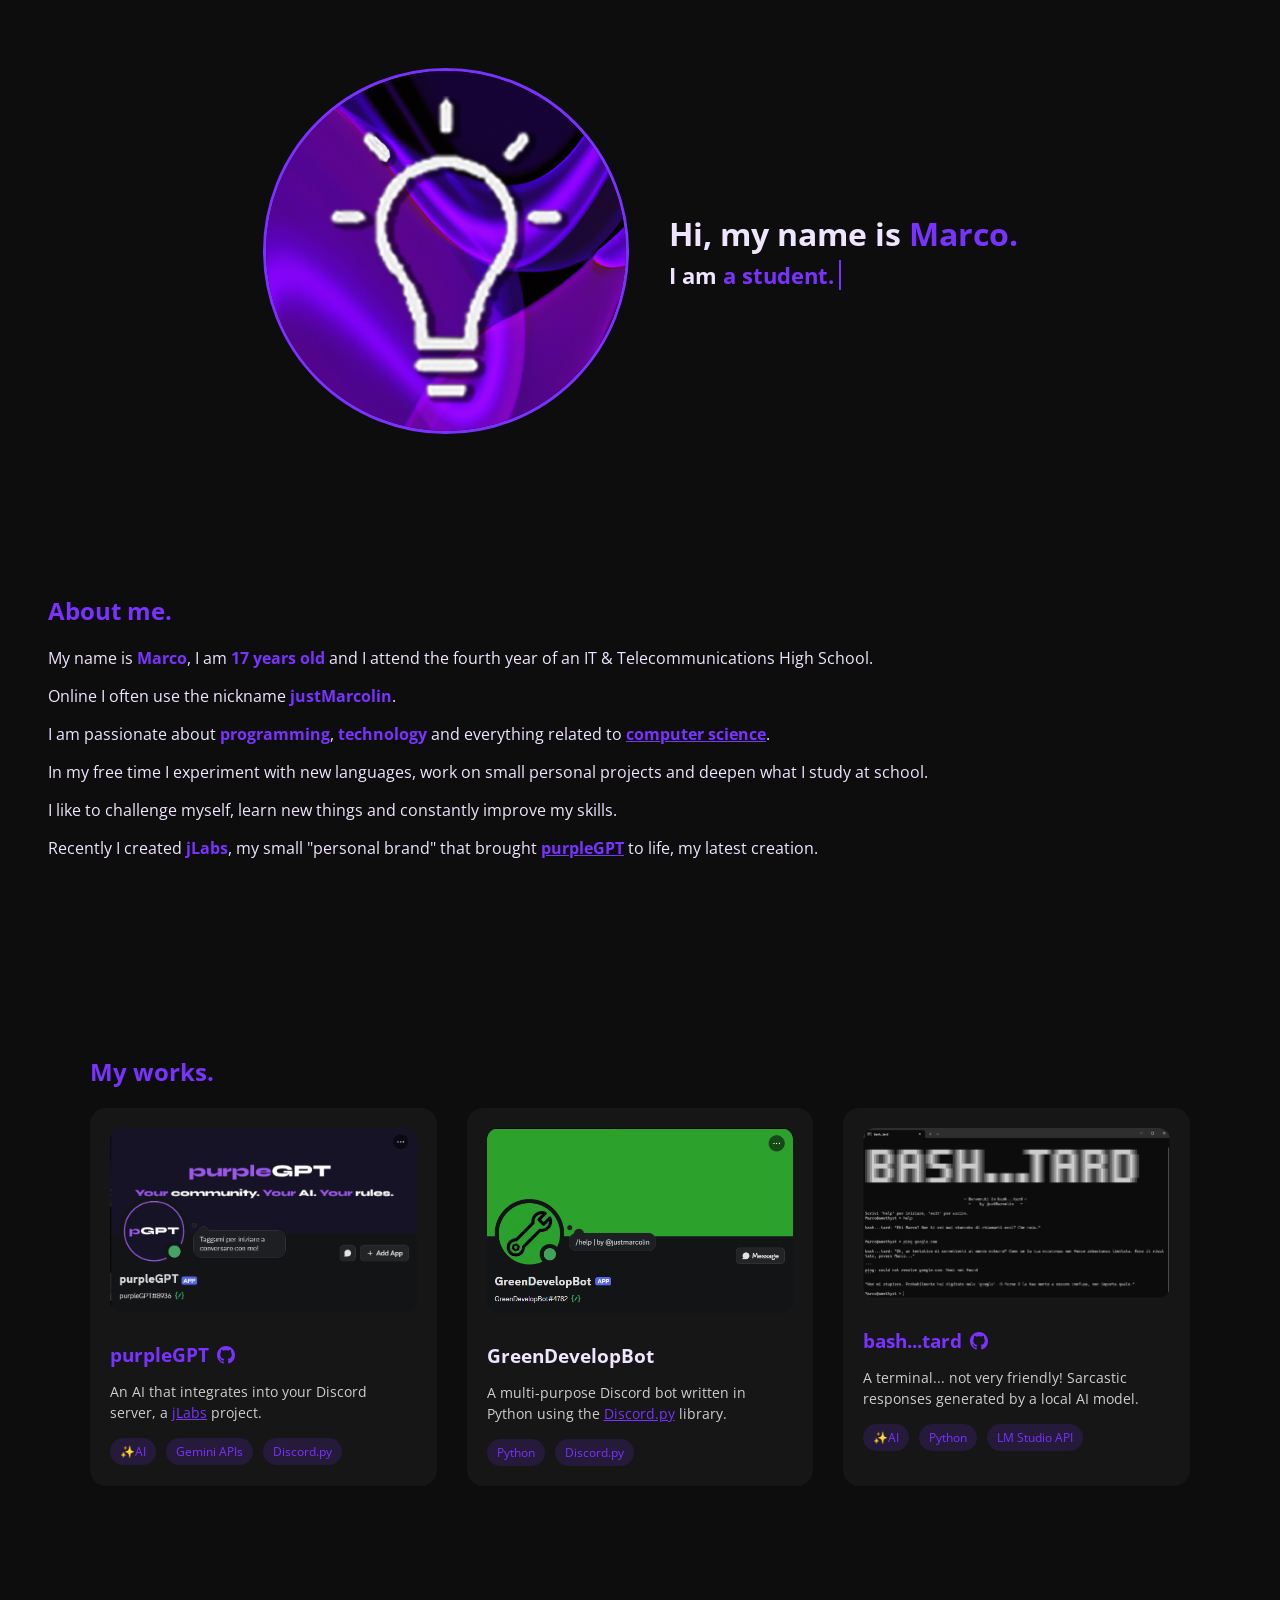
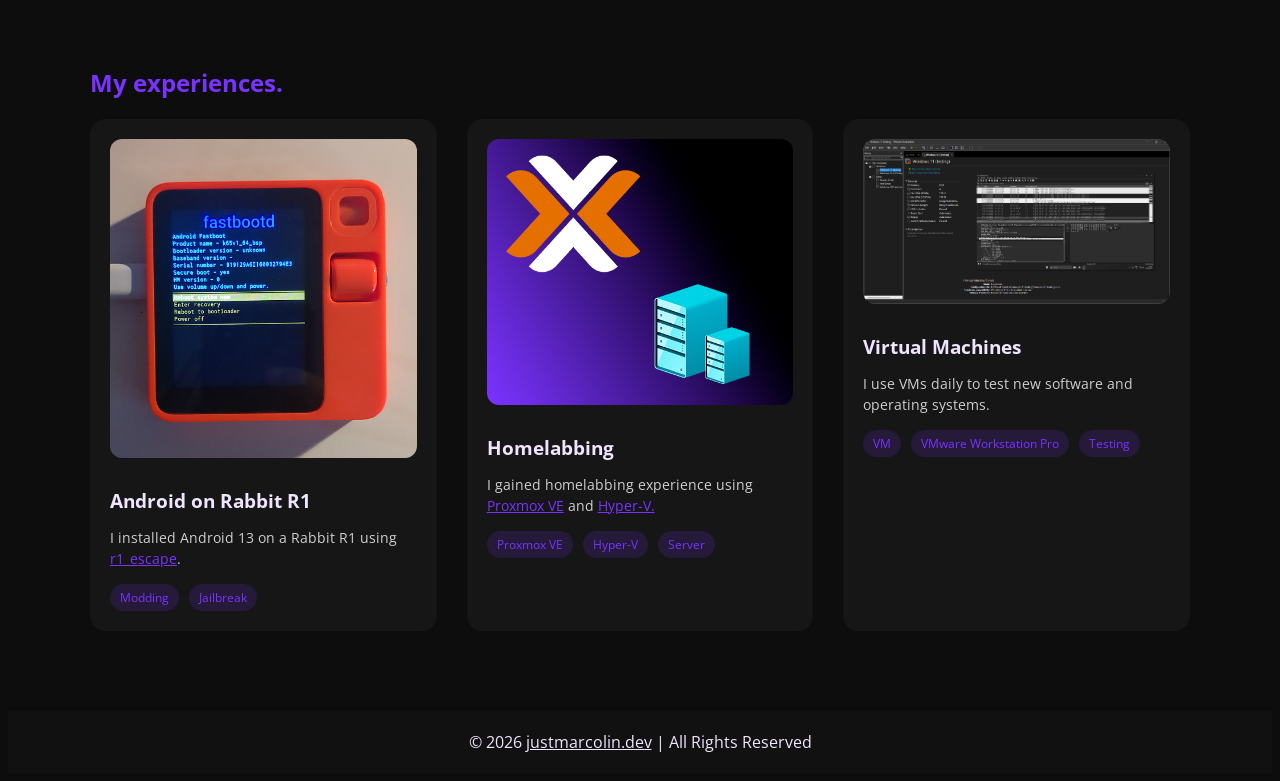
==== commit cfc80ef8: "Bio aggiornata Bio aggiornata: 17 anni e quarto anno" ====
--- a/index.html
+++ b/index.html
@@ -1,153 +1,178 @@
 <!DOCTYPE html>
 <html lang="it">
-    <head>
-        <meta name="viewport" content="width=device-width, initial-scale=1.0">
-        <title>justmarcolin.dev</title>
-        <link rel="stylesheet" href="style.css">
-        <link rel="icon" href="favicon.ico" type="image/x-icon">
-        <link href="https://fonts.googleapis.com/css2?family=Montserrat&family=Open+Sans:wght@400;700&display=swap" rel="stylesheet">
-    </head>
 
-    <body>
-        <nav id="navbar" class="navbar">
-            <div class="logo"><a href="/">j.dev</a></div>
+<head>
+    <meta name="viewport" content="width=device-width, initial-scale=1.0">
+    <title>justmarcolin.dev</title>
+    <link rel="stylesheet" href="style.css">
+    <link rel="icon" href="favicon.ico" type="image/x-icon">
+    <link href="https://fonts.googleapis.com/css2?family=Montserrat&family=Open+Sans:wght@400;700&display=swap"
+        rel="stylesheet">
+</head>
 
-            <div class="nav-right">
-                <ul class="nav-links">
-                    <li><a href="#chi-sono" data-i18n="nav.about">CHI SONO</a></li>
-                    <li><a href="#progetti" data-i18n="nav.projects">I MIEI LAVORI</a></li>
-                    <li><a href="#esperienze" data-i18n="nav.experiences">LE MIE ESPERIENZE</a></li>
-                </ul>
+<body>
+    <nav id="navbar" class="navbar">
+        <div class="logo"><a href="/">j.dev</a></div>
 
-                <div class="lang-selector">
-                    <select id="langSelect" onchange="changeLanguage()" aria-label="Seleziona lingua">
-                        <option value="it">🇮🇹 IT</option>
-                        <option value="en">🇬🇧 EN</option>
-                    </select>
+        <div class="nav-right">
+            <ul class="nav-links">
+                <li><a href="#chi-sono" data-i18n="nav.about">CHI SONO</a></li>
+                <li><a href="#progetti" data-i18n="nav.projects">I MIEI LAVORI</a></li>
+                <li><a href="#esperienze" data-i18n="nav.experiences">LE MIE ESPERIENZE</a></li>
+            </ul>
+
+            <div class="lang-selector">
+                <select id="langSelect" onchange="changeLanguage()" aria-label="Seleziona lingua">
+                    <option value="it">🇮🇹 IT</option>
+                    <option value="en">🇬🇧 EN</option>
+                </select>
+            </div>
+        </div>
+    </nav>
+
+    <!--Definisco l'hero-->
+    <section class="hero-section">
+        <img src="images/hero.png" alt="Hero" class="hero-img">
+
+        <div class="hero-text">
+            <h1 data-i18n="hero.title">Ciao, mi chiamo <strong>Marco.</strong></h1>
+            <h2><span data-i18n="hero.subtitle_prefix">Sono </span><span class="typing viola"></span></h2>
+        </div>
+    </section>
+
+    <!--Definisco il chi sono-->
+    <section id="chi-sono">
+        <h1 class="viola" data-i18n="about.heading">Chi sono.</h1>
+        <div class="chi-sono">
+            <p data-i18n="about.p1">Mi chiamo <strong>Marco</strong>, ho <strong>17 anni</strong> e frequento il quarto
+                anno di un Istituto Tecnico Industriale ad indirizzo Informatica e Telecomunicazioni.</p>
+            <p data-i18n="about.p2">Online uso spesso il nickname <strong>justMarcolin</strong>.</p>
+            <p data-i18n="about.p3">Mi appassionano la <strong>programmazione</strong>, la <strong>tecnologia</strong> e
+                tutto ciò che riguarda il mondo dell’ <strong><u>informatica</u></strong>. </p>
+            <p data-i18n="about.p4">Nel tempo libero sperimento con nuovi linguaggi, lavoro su piccoli progetti
+                personali e approfondisco ciò che studio a scuola.</p>
+            <p data-i18n="about.p5">Mi piace mettermi alla prova, imparare cose nuove e migliorare costantemente le mie
+                competenze. </p>
+            <p data-i18n="about.p6">Di recente ho creato <strong>jLabs</strong>, un mio piccolo "brand personale" che ha
+                dato vita a <strong><u>purpleGPT</u></strong>, la mia ultima produzione. </p>
+        </div>
+    </section>
+
+    <section id="progetti" class="projects">
+        <h1 class="viola" data-i18n="projects.heading">I miei lavori.</h1>
+
+        <div class="projects-grid">
+
+            <div class="project-card">
+                <img src="images/project1.png" alt="Lavoro 1" class="open-image">
+                <h3><a href="https://github.com/justMarcolin/purpleGPT" target="_blank" rel="noopener noreferrer"
+                        class="card-title-link">purpleGPT <svg class="github-icon" viewBox="0 0 24 24" width="18"
+                            height="18" fill="currentColor">
+                            <path
+                                d="M12 0C5.37 0 0 5.37 0 12c0 5.31 3.435 9.795 8.205 11.385.6.105.825-.255.825-.57 0-.285-.015-1.23-.015-2.235-3.015.555-3.795-.735-4.035-1.41-.135-.345-.72-1.41-1.23-1.695-.42-.225-1.02-.78-.015-.795.945-.015 1.62.87 1.845 1.23 1.08 1.815 2.805 1.305 3.495.99.105-.78.42-1.305.765-1.605-2.67-.3-5.46-1.335-5.46-5.925 0-1.305.465-2.385 1.23-3.225-.12-.3-.54-1.53.12-3.18 0 0 1.005-.315 3.3 1.23.96-.27 1.98-.405 3-.405s2.04.135 3 .405c2.295-1.56 3.3-1.23 3.3-1.23.66 1.65.24 2.88.12 3.18.765.84 1.23 1.905 1.23 3.225 0 4.605-2.805 5.625-5.475 5.925.435.375.81 1.095.81 2.22 0 1.605-.015 2.895-.015 3.3 0 .315.225.69.825.57A12.02 12.02 0 0024 12c0-6.63-5.37-12-12-12z" />
+                        </svg></a></h3>
+                <p data-i18n="projects.purplegpt.desc">Una IA che si integra al tuo server Discord, un progetto <a
+                        href="https://www.youtube.com/@jlabs-team/">jLabs</a>.</p>
+                <div class="tech">
+                    <span>✨AI</span>
+                    <span>Gemini APIs</span>
+                    <span>Discord.py</span>
                 </div>
             </div>
-        </nav>
-        
-        <!--Definisco l'hero-->
-        <section class="hero-section">
-            <img src="images/hero.png" alt="Hero" class="hero-img">
 
-            <div class="hero-text">
-                <h1 data-i18n="hero.title">Ciao, mi chiamo <strong>Marco.</strong></h1>
-                <h2><span data-i18n="hero.subtitle_prefix">Sono </span><span class="typing viola"></span></h2>
+            <div class="project-card">
+                <img src="images/project2.png" alt="Lavoro 2" class="open-image">
+                <h3>GreenDevelopBot</h3>
+                <p data-i18n="projects.greendevelopbot.desc">Un bot Discord multi-purpose scritto in Python usando la
+                    libreria <a href="https://discordpy.readthedocs.io/en/stable/">Discord.py</a>.</p>
+                <div class="tech">
+                    <span>Python</span>
+                    <span>Discord.py</span>
+                </div>
             </div>
-        </section>
 
-        <!--Definisco il chi sono-->
-        <section id="chi-sono">
-            <h1 class="viola" data-i18n="about.heading">Chi sono.</h1>
-            <div class="chi-sono">
-                <p data-i18n="about.p1">Mi chiamo <strong>Marco</strong>, ho <strong>16 anni</strong> e frequento il terzo anno di un Istituto Tecnico Industriale ad indirizzo Informatica e Telecomunicazioni.</p> 
-                <p data-i18n="about.p2">Online uso spesso il nickname <strong>justMarcolin</strong>.</p>
-                <p data-i18n="about.p3">Mi appassionano la <strong>programmazione</strong>, la <strong>tecnologia</strong> e tutto ciò che riguarda il mondo dell’ <strong><u>informatica</u></strong>. </p>
-                <p data-i18n="about.p4">Nel tempo libero sperimento con nuovi linguaggi, lavoro su piccoli progetti personali e approfondisco ciò che studio a scuola.</p>
-                <p data-i18n="about.p5">Mi piace mettermi alla prova, imparare cose nuove e migliorare costantemente le mie competenze. </p>
-                <p data-i18n="about.p6">Di recente ho creato <strong>jLabs</strong>, un mio piccolo "brand personale" che ha dato vita a <strong><u>purpleGPT</u></strong>, la mia ultima produzione. </p>
+            <div class="project-card">
+                <img src="images/project3.png" alt="Lavoro 3" class="open-image">
+                <h3><a href="https://github.com/justMarcolin/bash...tard" target="_blank" rel="noopener noreferrer"
+                        class="card-title-link">bash...tard <svg class="github-icon" viewBox="0 0 24 24" width="18"
+                            height="18" fill="currentColor">
+                            <path
+                                d="M12 0C5.37 0 0 5.37 0 12c0 5.31 3.435 9.795 8.205 11.385.6.105.825-.255.825-.57 0-.285-.015-1.23-.015-2.235-3.015.555-3.795-.735-4.035-1.41-.135-.345-.72-1.41-1.23-1.695-.42-.225-1.02-.78-.015-.795.945-.015 1.62.87 1.845 1.23 1.08 1.815 2.805 1.305 3.495.99.105-.78.42-1.305.765-1.605-2.67-.3-5.46-1.335-5.46-5.925 0-1.305.465-2.385 1.23-3.225-.12-.3-.54-1.53.12-3.18 0 0 1.005-.315 3.3 1.23.96-.27 1.98-.405 3-.405s2.04.135 3 .405c2.295-1.56 3.3-1.23 3.3-1.23.66 1.65.24 2.88.12 3.18.765.84 1.23 1.905 1.23 3.225 0 4.605-2.805 5.625-5.475 5.925.435.375.81 1.095.81 2.22 0 1.605-.015 2.895-.015 3.3 0 .315.225.69.825.57A12.02 12.02 0 0024 12c0-6.63-5.37-12-12-12z" />
+                        </svg></a></h3>
+                <p data-i18n="projects.bashtard.desc">Un terminale... non molto amichevole! Risposte sarcastiche
+                    generate da un modello di AI locale.</p>
+                <div class="tech">
+                    <span>✨AI</span>
+                    <span>Python</span>
+                    <span>LM Studio API</span>
+                </div>
             </div>
-        </section>
 
-        <section id="progetti" class="projects">
-            <h1 class="viola" data-i18n="projects.heading">I miei lavori.</h1>
+            <!-- LIGHTBOX -->
+            <div class="lightbox" id="lightbox">
+                <img src="" alt="Preview" id="lightbox-img">
+            </div>
+    </section>
 
-            <div class="projects-grid">
+    <section id="esperienze" class="projects">
+        <h1 class="viola" data-i18n="experiences.heading">Le mie esperienze.</h1>
 
-                <div class="project-card">
-                    <img src="images/project1.png" alt="Lavoro 1" class="open-image">
-                    <h3><a href="https://github.com/justMarcolin/purpleGPT" target="_blank" rel="noopener noreferrer" class="card-title-link">purpleGPT <svg class="github-icon" viewBox="0 0 24 24" width="18" height="18" fill="currentColor"><path d="M12 0C5.37 0 0 5.37 0 12c0 5.31 3.435 9.795 8.205 11.385.6.105.825-.255.825-.57 0-.285-.015-1.23-.015-2.235-3.015.555-3.795-.735-4.035-1.41-.135-.345-.72-1.41-1.23-1.695-.42-.225-1.02-.78-.015-.795.945-.015 1.62.87 1.845 1.23 1.08 1.815 2.805 1.305 3.495.99.105-.78.42-1.305.765-1.605-2.67-.3-5.46-1.335-5.46-5.925 0-1.305.465-2.385 1.23-3.225-.12-.3-.54-1.53.12-3.18 0 0 1.005-.315 3.3 1.23.96-.27 1.98-.405 3-.405s2.04.135 3 .405c2.295-1.56 3.3-1.23 3.3-1.23.66 1.65.24 2.88.12 3.18.765.84 1.23 1.905 1.23 3.225 0 4.605-2.805 5.625-5.475 5.925.435.375.81 1.095.81 2.22 0 1.605-.015 2.895-.015 3.3 0 .315.225.69.825.57A12.02 12.02 0 0024 12c0-6.63-5.37-12-12-12z"/></svg></a></h3>
-                    <p data-i18n="projects.purplegpt.desc">Una IA che si integra al tuo server Discord, un progetto <a href="https://www.youtube.com/@jlabs-team/">jLabs</a>.</p>
-                    <div class="tech">
-                        <span>✨AI</span>
-                        <span>Gemini APIs</span>
-                        <span>Discord.py</span>
-                    </div>
+        <div class="projects-grid">
+
+            <div class="project-card">
+                <img src="images/experience1.png" alt="Esperienza 1" class="open-image">
+                <h3 data-i18n="experiences.rabbit.title">Android su Rabbit R1</h3>
+                <p data-i18n="experiences.rabbit.desc">Ho installato Android 13 su un Rabbit R1 usando <a
+                        href="https://github.com/RabbitHoleEscapeR1/r1_escape">r1_escape</a>.</p>
+                <div class="tech">
+                    <span>Modding</span>
+                    <span>Jailbreak</span>
                 </div>
+            </div>
 
-                <div class="project-card">
-                    <img src="images/project2.png" alt="Lavoro 2" class="open-image">
-                    <h3>GreenDevelopBot</h3>
-                    <p data-i18n="projects.greendevelopbot.desc">Un bot Discord multi-purpose scritto in Python usando la libreria <a href="https://discordpy.readthedocs.io/en/stable/">Discord.py</a>.</p>
-                    <div class="tech">
-                        <span>Python</span>
-                        <span>Discord.py</span>
-                    </div>
+            <div class="project-card">
+                <img src="images/experience2.png" alt="Esperienza 2" class="open-image">
+                <h3 data-i18n="experiences.homelab.title">Homelabbing</h3>
+                <p data-i18n="experiences.homelab.desc">
+                    Ho fatto esperienze di homelabbing usando <a
+                        href="https://www.proxmox.com/en/products/proxmox-virtual-environment/overview">Proxmox VE</a> e
+                    <a
+                        href="https://learn.microsoft.com/it-it/windows-server/virtualization/hyper-v/overview">Hyper-V.</a>
+                </p>
+                <div class="tech">
+                    <span>Proxmox VE</span>
+                    <span>Hyper-V</span>
+                    <span>Server</span>
                 </div>
+            </div>
 
-                <div class="project-card">
-                    <img src="images/project3.png" alt="Lavoro 3" class="open-image">
-                    <h3><a href="https://github.com/justMarcolin/bash...tard" target="_blank" rel="noopener noreferrer" class="card-title-link">bash...tard <svg class="github-icon" viewBox="0 0 24 24" width="18" height="18" fill="currentColor"><path d="M12 0C5.37 0 0 5.37 0 12c0 5.31 3.435 9.795 8.205 11.385.6.105.825-.255.825-.57 0-.285-.015-1.23-.015-2.235-3.015.555-3.795-.735-4.035-1.41-.135-.345-.72-1.41-1.23-1.695-.42-.225-1.02-.78-.015-.795.945-.015 1.62.87 1.845 1.23 1.08 1.815 2.805 1.305 3.495.99.105-.78.42-1.305.765-1.605-2.67-.3-5.46-1.335-5.46-5.925 0-1.305.465-2.385 1.23-3.225-.12-.3-.54-1.53.12-3.18 0 0 1.005-.315 3.3 1.23.96-.27 1.98-.405 3-.405s2.04.135 3 .405c2.295-1.56 3.3-1.23 3.3-1.23.66 1.65.24 2.88.12 3.18.765.84 1.23 1.905 1.23 3.225 0 4.605-2.805 5.625-5.475 5.925.435.375.81 1.095.81 2.22 0 1.605-.015 2.895-.015 3.3 0 .315.225.69.825.57A12.02 12.02 0 0024 12c0-6.63-5.37-12-12-12z"/></svg></a></h3>
-                    <p data-i18n="projects.bashtard.desc">Un terminale... non molto amichevole! Risposte sarcastiche generate da un modello di AI locale.</p>
-                    <div class="tech">
-                        <span>✨AI</span>
-                        <span>Python</span>
-                        <span>LM Studio API</span>
-                    </div>
+            <div class="project-card">
+                <img src="images/experience3.png" alt="Esperienza 3" class="open-image">
+                <h3 data-i18n="experiences.vm.title">Macchine Virtuali</h3>
+                <p data-i18n="experiences.vm.desc">
+                    Uso quotidianamente VM per testare nuovi software e sistemi operativi.
+                </p>
+                <div class="tech">
+                    <span>VM</span>
+                    <span>VMware Workstation Pro</span>
+                    <span>Testing</span>
                 </div>
+            </div>
 
-                <!-- LIGHTBOX -->
-                <div class="lightbox" id="lightbox">
-                <img src="" alt="Preview" id="lightbox-img">
-                </div>
-        </section>
-        
-        <section id="esperienze" class="projects">
-            <h1 class="viola" data-i18n="experiences.heading">Le mie esperienze.</h1>
+        </div>
+    </section>
 
-            <div class="projects-grid">
+    <!--Definisco il footer-->
+    <section id="footer">
+        <footer class="copyright" data-i18n="footer.text">© 2026 <a href="/">justmarcolin.dev</a> | Tutti i diritti
+            riservati</footer>
+    </section>
 
-                <div class="project-card">
-                    <img src="images/experience1.png" alt="Esperienza 1" class="open-image">
-                    <h3 data-i18n="experiences.rabbit.title">Android su Rabbit R1</h3>
-                    <p data-i18n="experiences.rabbit.desc">Ho installato Android 13 su un Rabbit R1 usando <a href="https://github.com/RabbitHoleEscapeR1/r1_escape">r1_escape</a>.</p>
-                    <div class="tech">
-                        <span>Modding</span>
-                        <span>Jailbreak</span>
-                    </div>
-                </div>
-
-                <div class="project-card">
-                    <img src="images/experience2.png" alt="Esperienza 2" class="open-image">
-                    <h3 data-i18n="experiences.homelab.title">Homelabbing</h3>
-                    <p data-i18n="experiences.homelab.desc">
-                        Ho fatto esperienze di homelabbing usando <a href="https://www.proxmox.com/en/products/proxmox-virtual-environment/overview">Proxmox VE</a> e <a href="https://learn.microsoft.com/it-it/windows-server/virtualization/hyper-v/overview">Hyper-V.</a>
-                    </p>
-                    <div class="tech">
-                        <span>Proxmox VE</span>
-                        <span>Hyper-V</span>
-                        <span>Server</span>
-                    </div>
-                </div>
-
-                <div class="project-card">
-                    <img src="images/experience3.png" alt="Esperienza 3" class="open-image">
-                    <h3 data-i18n="experiences.vm.title">Macchine Virtuali</h3>
-                    <p data-i18n="experiences.vm.desc">
-                        Uso quotidianamente VM per testare nuovi software e sistemi operativi.
-                    </p>
-                    <div class="tech">
-                        <span>VM</span>
-                        <span>VMware Workstation Pro</span>
-                        <span>Testing</span>
-                    </div>
-                </div>
-
-            </div>
-        </section>
-        
-        <!--Definisco il footer-->
-        <section id="footer">
-            <footer class="copyright" data-i18n="footer.text">© 2026 <a href= "/">justmarcolin.dev</a> | Tutti i diritti riservati</footer>
-        </section>
-
-        <!--Definisco gli script js-->
-        <script src="lang.js"></script>
-        <script src="typing.js"></script>
-        <script src="navbar.js"></script>
-        <script src="lightbox.js"></script>
-    </body>
+    <!--Definisco gli script js-->
+    <script src="lang.js"></script>
+    <script src="typing.js"></script>
+    <script src="navbar.js"></script>
+    <script src="lightbox.js"></script>
+</body>
 
 </html>
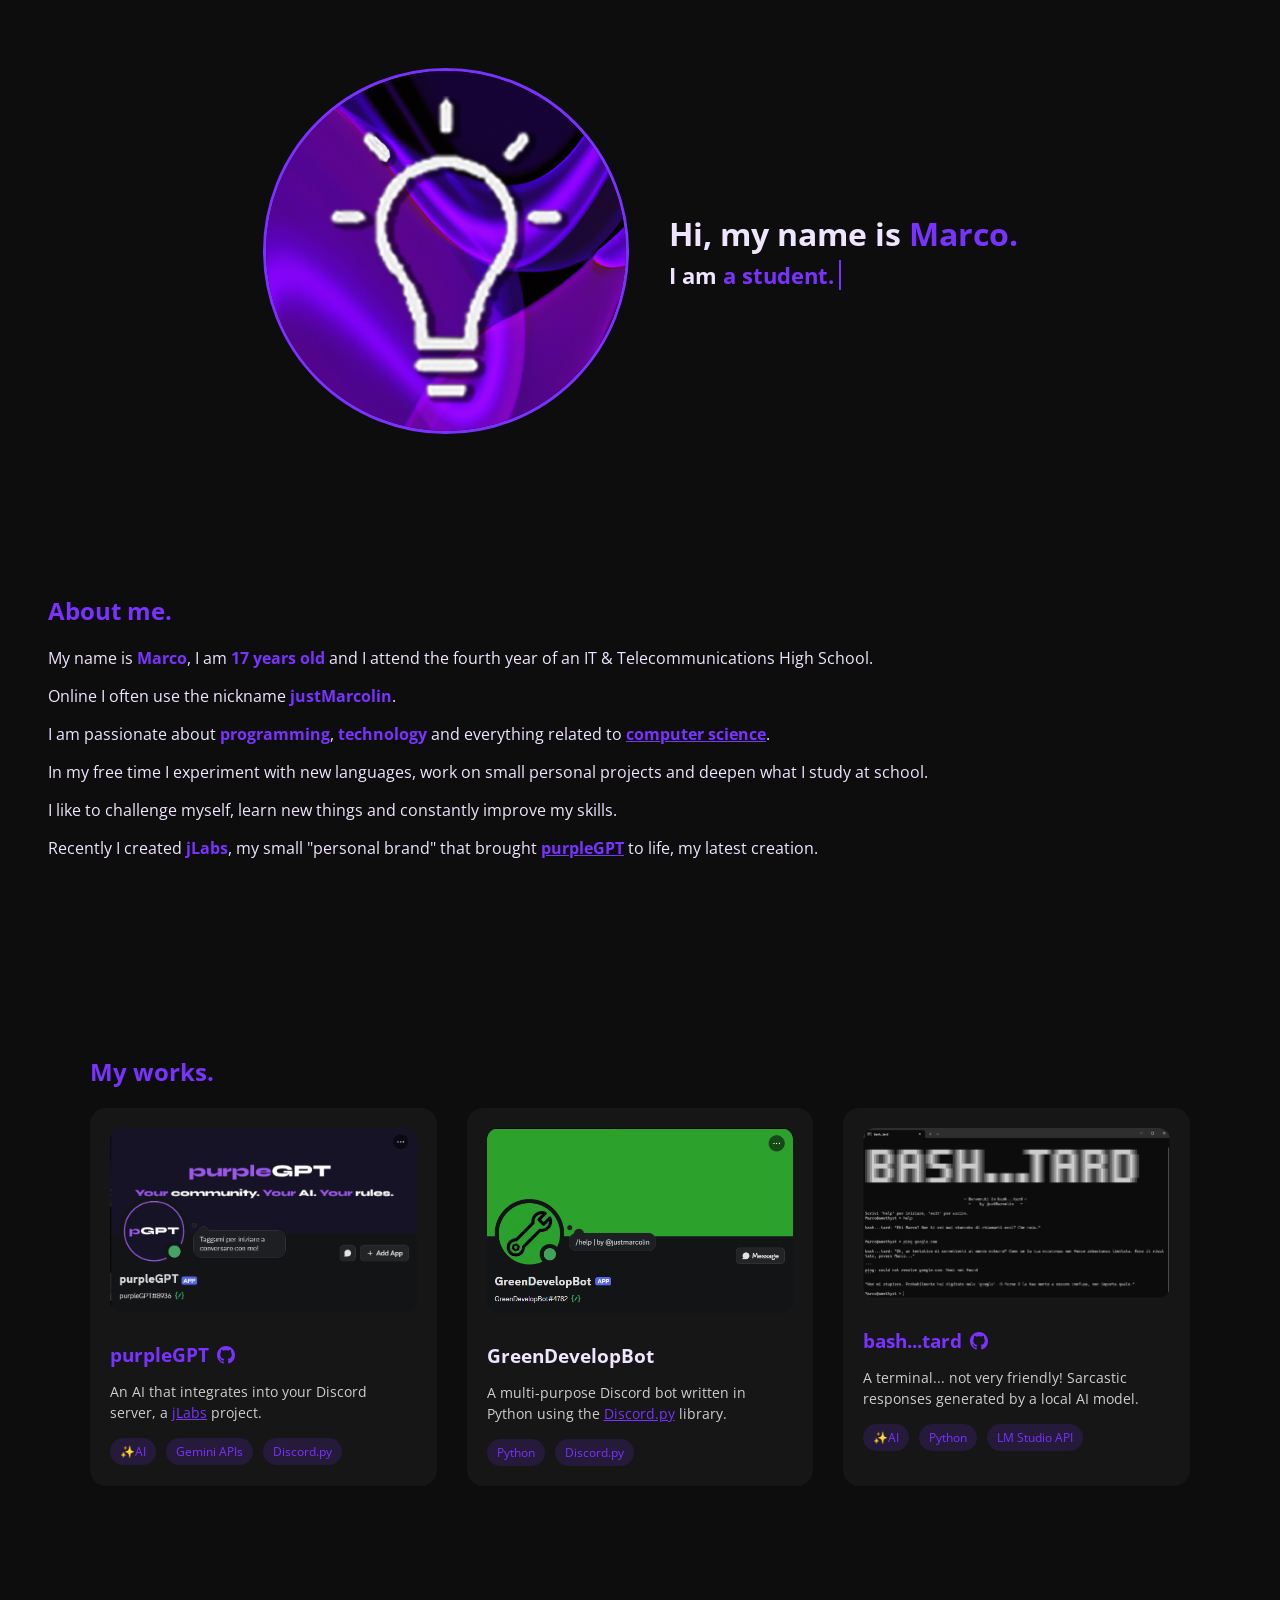
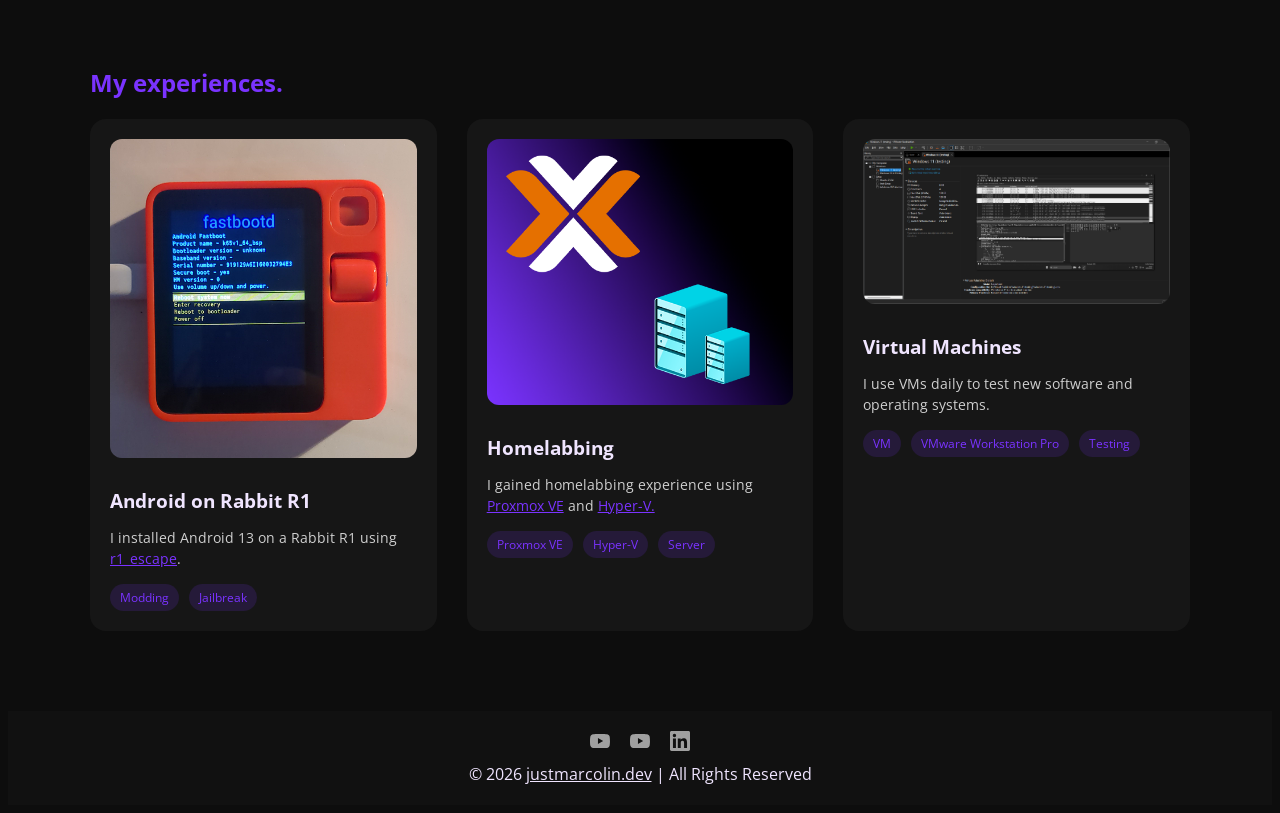
==== commit e5c9b444: "Aggiunta area social Aggiunta una piccola area social sul footer che include i link per i canali You" ====
--- a/index.html
+++ b/index.html
@@ -164,8 +164,33 @@
 
     <!--Definisco il footer-->
     <section id="footer">
-        <footer class="copyright" data-i18n="footer.text">© 2026 <a href="/">justmarcolin.dev</a> | Tutti i diritti
-            riservati</footer>
+        <footer class="copyright">
+            <div class="social-links" aria-label="Social">
+                <a href="https://www.youtube.com/@marcogamer88" target="_blank" rel="noopener noreferrer"
+                    class="social-link" title="YouTube (@marcogamer88)" aria-label="YouTube @marcogamer88">
+                    <svg viewBox="0 0 24 24" width="20" height="20" fill="currentColor" aria-hidden="true">
+                        <path
+                            d="M23.498 6.186a3.016 3.016 0 0 0-2.122-2.136C19.505 3.545 12 3.545 12 3.545s-7.505 0-9.377.505A3.017 3.017 0 0 0 .502 6.186C0 8.07 0 12 0 12s0 3.93.502 5.814a3.016 3.016 0 0 0 2.122 2.136c1.871.505 9.376.505 9.376.505s7.505 0 9.377-.505a3.015 3.015 0 0 0 2.122-2.136C24 15.93 24 12 24 12s0-3.93-.502-5.814zM9.545 15.568V8.432L15.818 12l-6.273 3.568z" />
+                    </svg>
+                </a>
+                <a href="https://www.youtube.com/@jlabs-team" target="_blank" rel="noopener noreferrer"
+                    class="social-link" title="YouTube (jLabs)" aria-label="YouTube jLabs">
+                    <svg viewBox="0 0 24 24" width="20" height="20" fill="currentColor" aria-hidden="true">
+                        <path
+                            d="M23.498 6.186a3.016 3.016 0 0 0-2.122-2.136C19.505 3.545 12 3.545 12 3.545s-7.505 0-9.377.505A3.017 3.017 0 0 0 .502 6.186C0 8.07 0 12 0 12s0 3.93.502 5.814a3.016 3.016 0 0 0 2.122 2.136c1.871.505 9.376.505 9.376.505s7.505 0 9.377-.505a3.015 3.015 0 0 0 2.122-2.136C24 15.93 24 12 24 12s0-3.93-.502-5.814zM9.545 15.568V8.432L15.818 12l-6.273 3.568z" />
+                    </svg>
+                </a>
+                <a href="https://linkedin.com/in/marcomozzicato" target="_blank" rel="noopener noreferrer"
+                    class="social-link" title="LinkedIn" aria-label="LinkedIn">
+                    <svg viewBox="0 0 24 24" width="20" height="20" fill="currentColor" aria-hidden="true">
+                        <path
+                            d="M20.447 20.452h-3.554v-5.569c0-1.328-.027-3.037-1.852-3.037-1.853 0-2.136 1.445-2.136 2.939v5.667H9.351V9h3.414v1.561h.046c.477-.9 1.637-1.85 3.37-1.85 3.601 0 4.267 2.37 4.267 5.455v6.286zM5.337 7.433a2.062 2.062 0 0 1-2.063-2.065 2.064 2.064 0 1 1 2.063 2.065zm1.782 13.019H3.555V9h3.564v11.452zM22.225 0H1.771C.792 0 0 .774 0 1.729v20.542C0 23.227.792 24 1.771 24h20.451C23.2 24 24 23.227 24 22.271V1.729C24 .774 23.2 0 22.222 0h.003z" />
+                    </svg>
+                </a>
+            </div>
+            <p class="copyright-text" data-i18n="footer.text">© 2026 <a href="/">justmarcolin.dev</a> | Tutti i diritti
+                riservati</p>
+        </footer>
     </section>
 
     <!--Definisco gli script js-->
--- a/style.css
+++ b/style.css
@@ -294,6 +294,33 @@
     background-color: #111;
 }
 
+.social-links {
+    display: flex;
+    justify-content: center;
+    align-items: center;
+    flex-wrap: wrap;
+    gap: 20px;
+    margin-bottom: 12px;
+}
+
+footer .social-link,
+footer .social-link:visited {
+    display: inline-flex;
+    align-items: center;
+    color: #a0a0a0;
+    text-decoration: none;
+    transition: color 0.2s ease, transform 0.2s ease;
+}
+
+footer .social-link:hover {
+    color: #7a33ff;
+    transform: translateY(-2px);
+}
+
+.copyright-text {
+    margin: 0;
+}
+
 footer a {
     color: inherit; 
     font-weight: inherit; 
